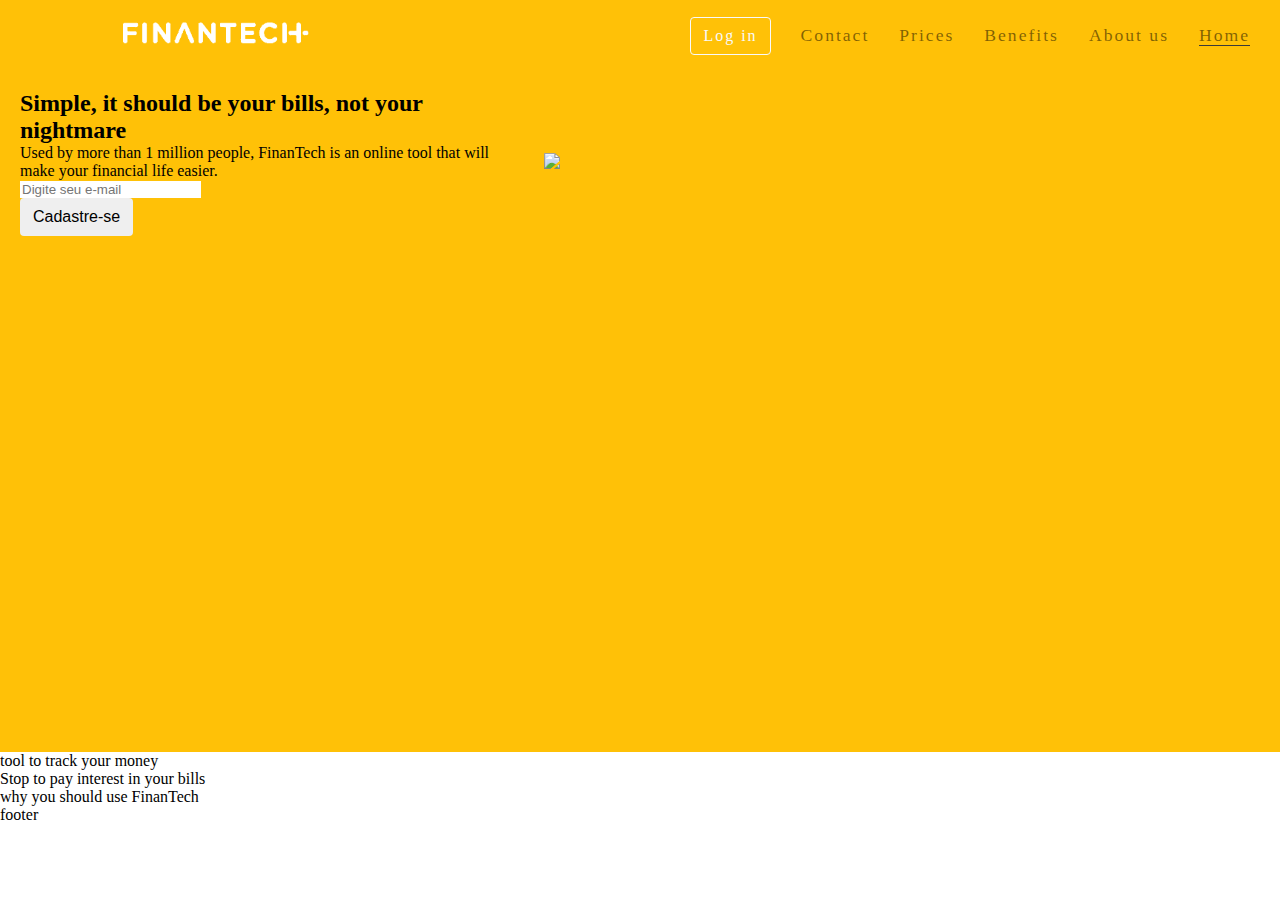
==== index.html @ 789ffa3f "Updated the slogan quote" ====
<!DOCTYPE html>
<html lang="en">

<head>
    <meta charset="UTF-8">
    <meta http-equiv="X-UA-Compatible" content="IE=edge">
    <meta name="viewport" content="width=device-width, initial-scale=1.0">

    <!-- CUSTOMIZE STYLE -->
    <link rel="stylesheet" type="text/css" href="css/style.css">

    <title>FinanTech</title>
</head>

<body>
    <header class="header-bgcolor">
        <div id="nav-access">
            <nav>
                <div>
                    <a href="index.html">
                        <img src="images/finantechwhite.png" id="logo" alt="Logo FinanTech" width="150">
                    </a>
                    <div>
                        <ul id="menu">
                            <li>
                                <a href="#" class="nav-link btn-regular active">Home</a>
                            </li>
                            <li>
                                <a href="#" class="nav-link btn-regular">About us</a>
                            </li>
                            <li>
                                <a href="#" class="nav-link btn-regular">Benefits</a>
                            </li>
                            <li>
                                <a href="#" class="nav-link btn-regular">Prices</a>
                            </li>
                            <li>
                                <a href="#" class="nav-link btn-regular">Contact</a>
                            </li>
                            <li>
                                <a href="#" class="btn btn-outline">Log in</a>
                            </li>
                            <!-- HOW CAN I ORGANIZE THE MENU WITHOUT CHANGING IN ROOT? PENDING -->
                        </ul>
                    </div>
                </div>
            </nav>
        </div>

    </header>

    <section id="home-outer">
        <div id="home-container">
            <div class="column-left">
                <h2 class="home-quote">Simple, it should be your bills, not your nightmare</h2>
                <p>Used by more than 1 million people, FinanTech is an online tool that will make your financial life
                    easier.</p>
                <form class="form-subscribe">
                    <div class="input-both input-both-legacy">
                        <input type="text" placeholder="Digite seu e-mail" class="form-control">
                        <div class="input-both-append">
                            <button type="button" class="btn btn-primary">Cadastre-se</button>
                        </div>
                    </div>
                </form>
            </div>
            <div class="column-right">
                <img src="images/saving-funds.png" class="img-savings">
            </div>

        </div>
    </section>
    <section>
        tool to track your money
    </section>
    <section>
        Stop to pay interest in your bills
    </section>
    <section>
        why you should use FinanTech
    </section>

    <footer>
        footer
    </footer>
</body>

</html>
---- css/style.css ----
* {
    margin: 0;
    border: 0;
    border: none;
}

body {
    font-family: "Segoe UI", Roboto;
    background-color: #fff;
}

/* heading and menu */

.header-bgcolor {
    background-color: #ffc107;
    width: 100%;
    height: 4rem;
}

#logo {
    float: left;
    margin: 18px 40px 0 120px;
    width: 15%;
}

#menu {
    font-size: 110%;
    letter-spacing: 2px;
}

#menu,
#logo {
    line-height: 70px;
}

#menu li {
    float: right;
    list-style-type: none;
    margin-right: 30px;
}

#menu a {
    text-decoration: none;
}

.nav-link {
    color: rgba(0, 0, 0, .5);
}

a.nav-link.btn-regular:hover {
    border-bottom: 1px solid #3a3a3a;
}

.btn {
    display: inline-block;
    border: 1px solid transparent;
    padding: .375rem .75rem;
    font-size: 1rem;
    line-height: 1.5rem;
    border-radius: .25rem;
}

.btn-outline {
    color: #f8f9fa;
    border-color: #f8f9fa;
}

.active {
    border-bottom: 1px solid #3a3a3a;
}

/* home */

#home-outer {
    height: 600px;
    width: 100%;
    position: relative;
}

#home-cover-text,
#home-cover-text h2 {
    color: #fff;
}

#home-outer {
    height: 688px;
    background-color: #ffc107;
}

#home-container {
    width: 100%;
    display: flex;
    align-items: center;
    padding: 20px;
}

.img-savings {
    width: auto;
    height: 662px;
}

.column-left {
    flex-basis: 40%;
    padding-right: 20px;
}

.column-right {
    flex-basis: 60%;
}
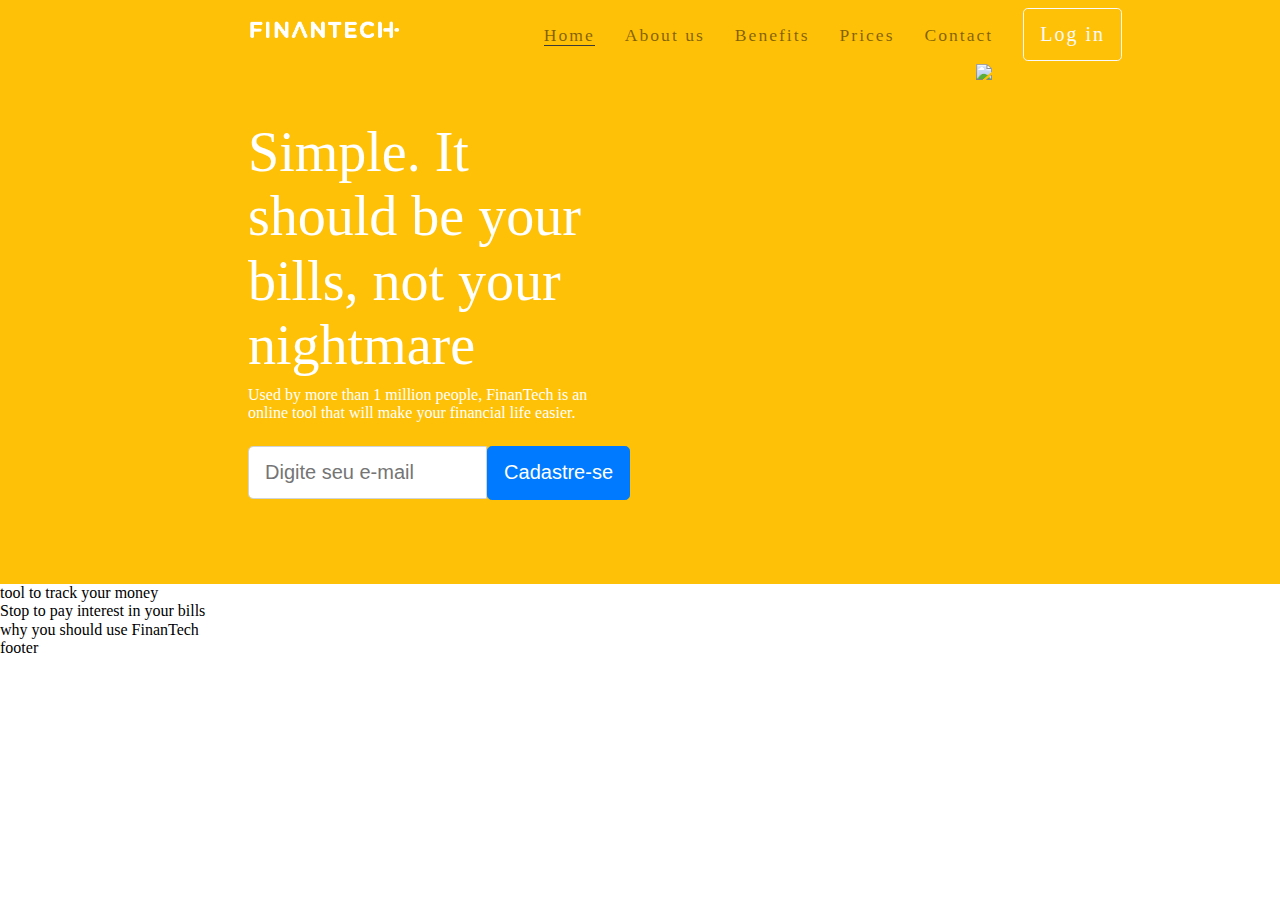
==== commit b643eb49: "Fix align and size issues in the banner, and fixed the reverse issue with the nav" ====
--- a/index.html
+++ b/index.html
@@ -21,7 +21,7 @@
                         <img src="images/finantechwhite.png" id="logo" alt="Logo FinanTech" width="150">
                     </a>
                     <div>
-                        <ul id="menu">
+                        <ul id="menu" class="menu-direction">
                             <li>
                                 <a href="#" class="nav-link btn-regular active">Home</a>
                             </li>
@@ -52,7 +52,7 @@
     <section id="home-outer">
         <div id="home-container">
             <div class="column-left">
-                <h2 class="home-quote">Simple, it should be your bills, not your nightmare</h2>
+                <h2 class="home-quote">Simple. It should be your bills, not your nightmare</h2>
                 <p>Used by more than 1 million people, FinanTech is an online tool that will make your financial life
                     easier.</p>
                 <form class="form-subscribe">
--- a/css/style.css
+++ b/css/style.css
@@ -2,6 +2,10 @@
     margin: 0;
     border: 0;
     border: none;
+}
+
+html {
+    line-height: 1.15;
 }
 
 body {
@@ -34,9 +38,14 @@
 }
 
 #menu li {
-    float: right;
+    float: left;
     list-style-type: none;
     margin-right: 30px;
+}
+
+ul.menu-direction {
+    display: flex;
+    justify-content: flex-end;
 }
 
 #menu a {
@@ -69,12 +78,20 @@
     border-bottom: 1px solid #3a3a3a;
 }
 
+#nav-access,
+#home-container {
+    margin: 0 auto;
+    width: 80%;
+}
+
 /* home */
 
 #home-outer {
-    height: 600px;
     width: 100%;
+    height: 520px;
     position: relative;
+    color: #fff;
+    background-color: #ffc107;
 }
 
 #home-cover-text,
@@ -82,28 +99,90 @@
     color: #fff;
 }
 
-#home-outer {
-    height: 688px;
-    background-color: #ffc107;
-}
-
 #home-container {
-    width: 100%;
     display: flex;
     align-items: center;
-    padding: 20px;
+    justify-content: space-between;
 }
 
 .img-savings {
     width: auto;
-    height: 662px;
+    height: 514px;
+    float: right;
+    margin: 0rem 10rem 0rem 0rem;
 }
 
 .column-left {
-    flex-basis: 40%;
+    flex-basis: 50%;
     padding-right: 20px;
 }
 
 .column-right {
-    flex-basis: 60%;
+    flex-basis: 50%;
+}
+
+.home-quote {
+    font-size: 3.5rem;
+    font-weight: 300;
+    margin-left: 120px;
+    margin-bottom: .5rem;
+}
+
+#home-quote,
+#home-outer p {
+    margin-left: 120px;
+}
+
+.form-subscribe {
+    margin-bottom: 1.4rem;
+    margin-top: 1.5rem;
+    margin-left: 120px;
+}
+
+.input-both {
+    position: relative;
+    display: flex;
+    flex-wrap: wrap;
+    align-items: stretch;
+    width: 100%;
+}
+
+.form-control {
+    display: block;
+    font-weight: 400;
+    color: #495057;
+    background-color: #fff;
+    background-clip: padding-box;
+    border: 1px solid #ced4da;
+    transition: border-color .15s ease-in-out, box-shadow .15s ease-in-out;
+}
+
+.input-both>.form-control:not(:last-child) {
+    border-top-right-radius: 0;
+    border-bottom-right-radius: 0;
+}
+
+.input-both-legacy .form-control {
+    height: calc(1.5em + .3rem);
+}
+
+.input-both-legacy .form-control,
+.btn {
+    padding: .5rem 1rem;
+    font-size: 1.25rem;
+    line-height: 1.76;
+    border-radius: .3rem;
+}
+
+.input-both .form-control {
+    position: relative;
+    flex: 1 1 auto;
+    width: 1%;
+    margin-bottom: 0;
+}
+
+.btn-primary {
+    color: #fff;
+    background-color: #007bff;
+    border-color: #007bff;
 }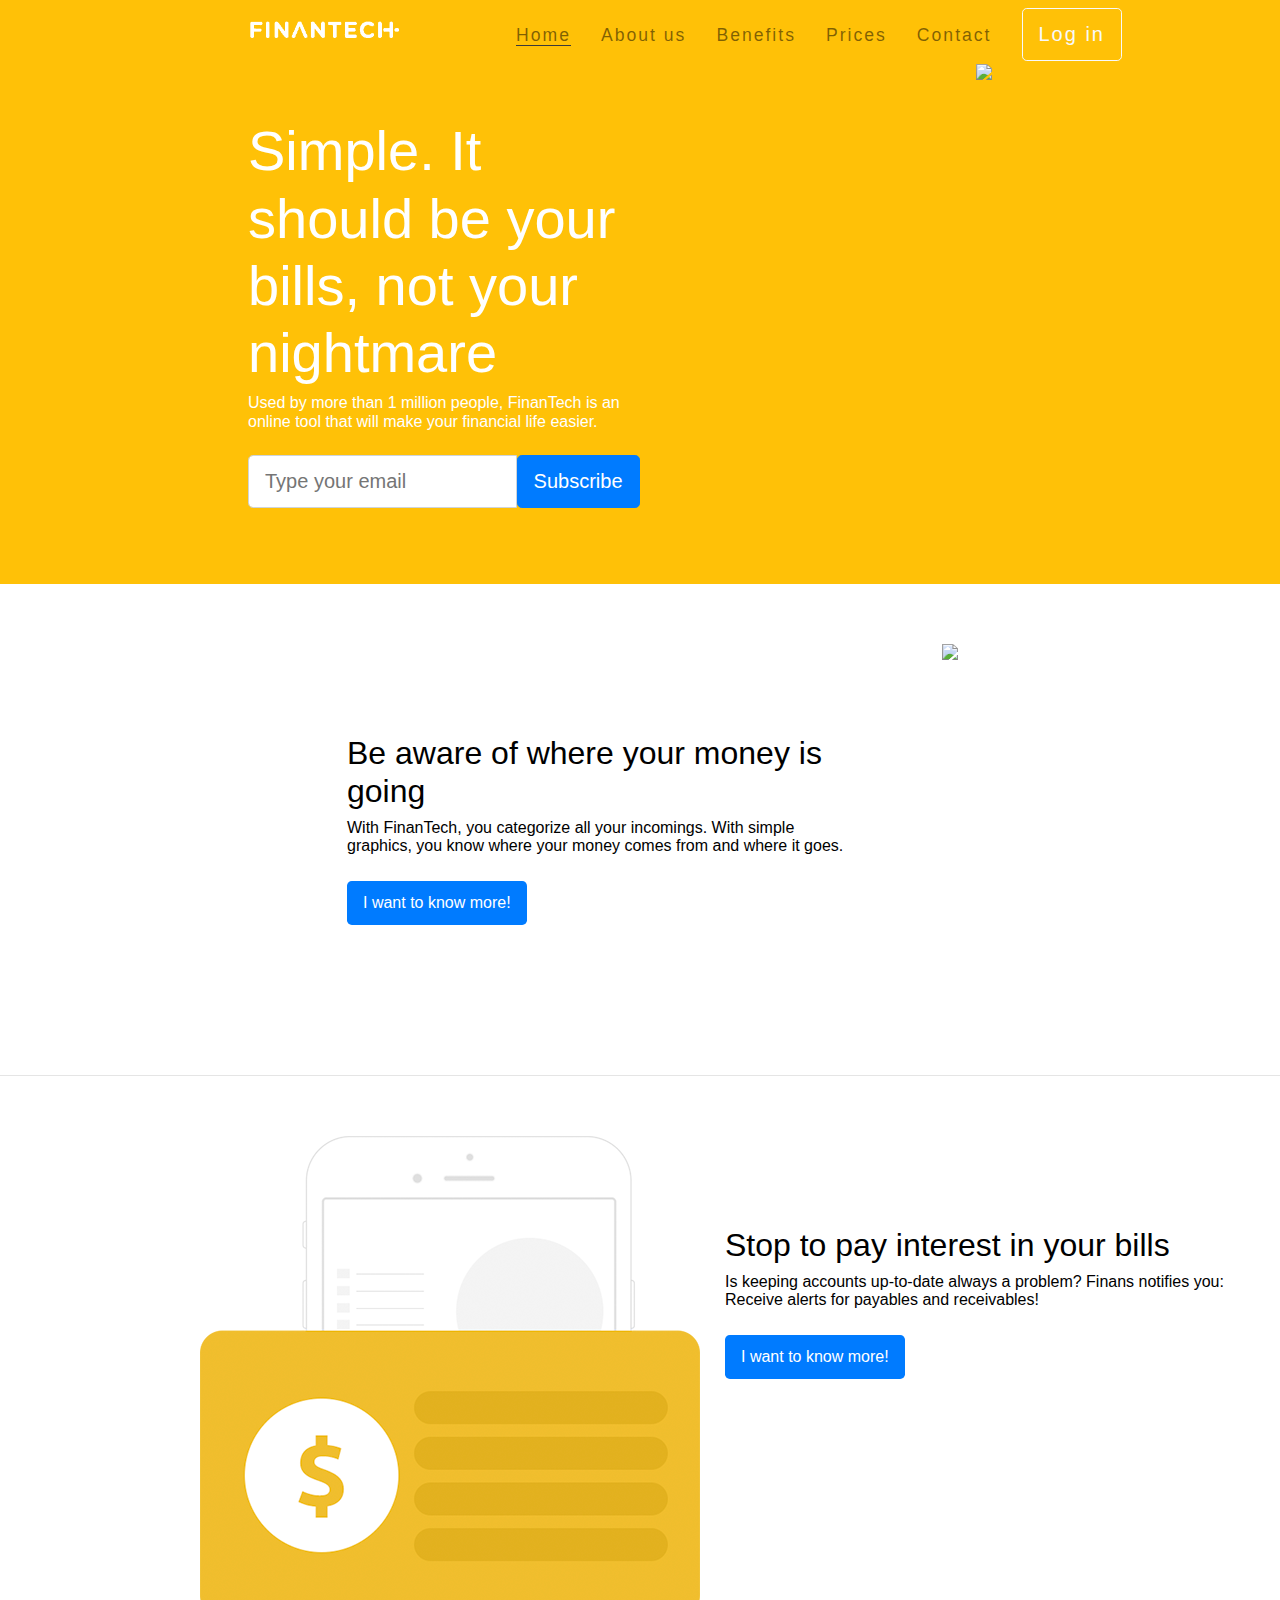
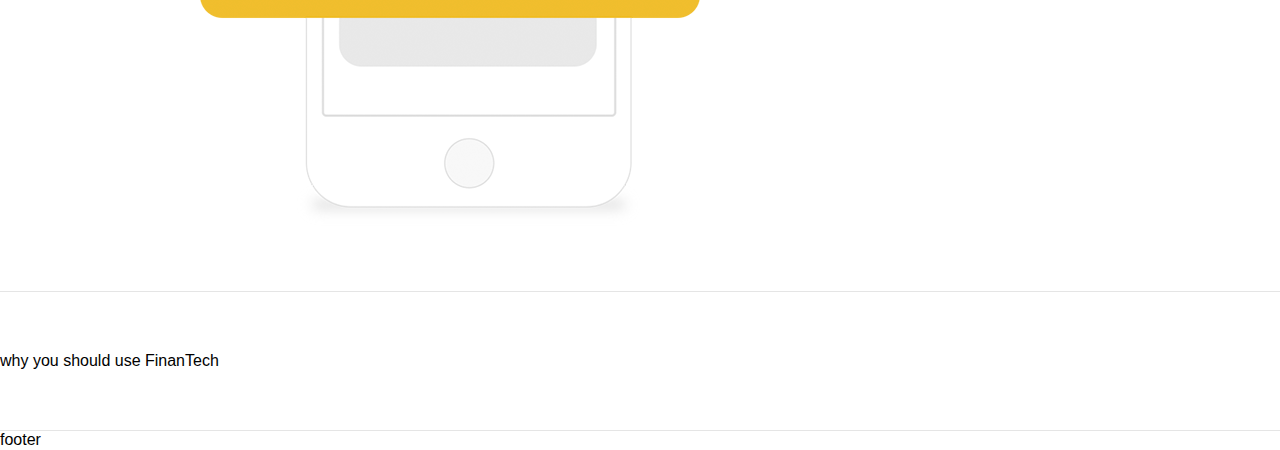
==== commit 4d6cb84c: "Add third section with image, text and button." ====
--- a/index.html
+++ b/index.html
@@ -40,7 +40,6 @@
                             <li>
                                 <a href="#" class="btn btn-outline">Log in</a>
                             </li>
-                            <!-- HOW CAN I ORGANIZE THE MENU WITHOUT CHANGING IN ROOT? PENDING -->
                         </ul>
                     </div>
                 </div>
@@ -50,16 +49,17 @@
     </header>
 
     <section id="home-outer">
-        <div id="home-container">
+        <div class="container home-container">
             <div class="column-left">
                 <h2 class="home-quote">Simple. It should be your bills, not your nightmare</h2>
                 <p>Used by more than 1 million people, FinanTech is an online tool that will make your financial life
                     easier.</p>
                 <form class="form-subscribe">
                     <div class="input-both input-both-legacy">
-                        <input type="text" placeholder="Digite seu e-mail" class="form-control">
+                        <input type="text" placeholder="Type your email" class="form-control">
                         <div class="input-both-append">
-                            <button type="button" class="btn btn-primary">Cadastre-se</button>
+                            <a href="#" target="_blank"><button type="button"
+                                    class="btn btn-subscribe">Subscribe</button></a>
                         </div>
                     </div>
                 </form>
@@ -70,13 +70,46 @@
 
         </div>
     </section>
-    <section>
-        tool to track your money
+    <section class="box">
+        <div class="container box-space">
+            <div class="line">
+                <div class="column-half">
+                    <div class="box-content">
+                        <h2 class="box-text">Be aware of where your money is going</h2>
+                        <p>With FinanTech, you categorize all your incomings.
+                            With simple graphics, you know where your money comes from and where it goes.
+                        </p>
+                        <a href="#" target="_self">
+                            <button type="button" class="btn-more">I want to know more!</button>
+                        </a>
+                    </div>
+                </div>
+            </div>
+            <div class="column-half">
+                <img src="images/web-template-grapichs-preview.png" class="img-graphic">
+            </div>
+        </div>
     </section>
-    <section>
-        Stop to pay interest in your bills
+    <section class="box">
+        <div class="container box-space">
+            <div class="column-half">
+                <img src="images/web-app-card-money.png" class="img-graphic">
+            </div>
+            <div class="line">
+                <div class="column-half">
+                    <div class="box-content">
+                        <h2 class="box-text">Stop to pay interest in your bills</h2>
+                        <p>Is keeping accounts up-to-date always a problem? Finans notifies you: Receive alerts for payables and receivables!
+                        </p>
+                        <a href="#" target="_self">
+                            <button type="button" class="btn-more">I want to know more!</button>
+                        </a>
+                    </div>
+                </div>
+            </div>
+        </div>
     </section>
-    <section>
+    <section class="box">
         why you should use FinanTech
     </section>
 
--- a/css/style.css
+++ b/css/style.css
@@ -9,8 +9,32 @@
 }
 
 body {
-    font-family: "Segoe UI", Roboto;
+    font-family: "Segoe UI", "Noto Sans", sans-serif;
     background-color: #fff;
+}
+
+.container {
+    padding-right: 15px;
+    padding-left: 15px;
+    margin-right: auto;
+    margin-left: auto;
+}
+
+section {
+    display: block;
+}
+
+h2 {
+    font-size: 2rem;
+}
+
+h1,
+h2,
+h3 {
+    margin-top: 0;
+    margin-bottom: .5rem;
+    font-weight: 500;
+    line-height: 1.2;
 }
 
 /* heading and menu */
@@ -79,7 +103,7 @@
 }
 
 #nav-access,
-#home-container {
+.home-container {
     margin: 0 auto;
     width: 80%;
 }
@@ -99,7 +123,7 @@
     color: #fff;
 }
 
-#home-container {
+.home-container {
     display: flex;
     align-items: center;
     justify-content: space-between;
@@ -107,7 +131,7 @@
 
 .img-savings {
     width: auto;
-    height: 514px;
+    height: 520px;
     float: right;
     margin: 0rem 10rem 0rem 0rem;
 }
@@ -137,6 +161,7 @@
     margin-bottom: 1.4rem;
     margin-top: 1.5rem;
     margin-left: 120px;
+    width: 78%;
 }
 
 .input-both {
@@ -154,7 +179,6 @@
     background-color: #fff;
     background-clip: padding-box;
     border: 1px solid #ced4da;
-    transition: border-color .15s ease-in-out, box-shadow .15s ease-in-out;
 }
 
 .input-both>.form-control:not(:last-child) {
@@ -181,8 +205,49 @@
     margin-bottom: 0;
 }
 
-.btn-primary {
+.btn-subscribe {
     color: #fff;
     background-color: #007bff;
     border-color: #007bff;
+    cursor: pointer;
+}
+
+/* BOX Sections */
+
+.box-space {
+    display: flex;
+    justify-content: center;
+}
+
+.box {
+    padding: 60px 0;
+    border-bottom: 1px solid #e5e5e5;
+}
+
+.line {
+    display: flex;
+}
+
+.img-graphic {
+    max-width: 600px;
+    height: auto;
+    margin-left: 120px;
+}
+
+.box-content {
+    width: 500px;
+    padding: 18% 5%;
+}
+
+.btn-more {
+    color: #fff;
+    background-color: #007bff;
+    border-color: #007bff;
+    cursor: pointer;
+    padding: .5rem 1rem;
+    font-size: 1rem;
+    line-height: 1.8rem;
+    border-radius: .3rem;
+    display: inline-block;
+    margin-top: 25px;
 }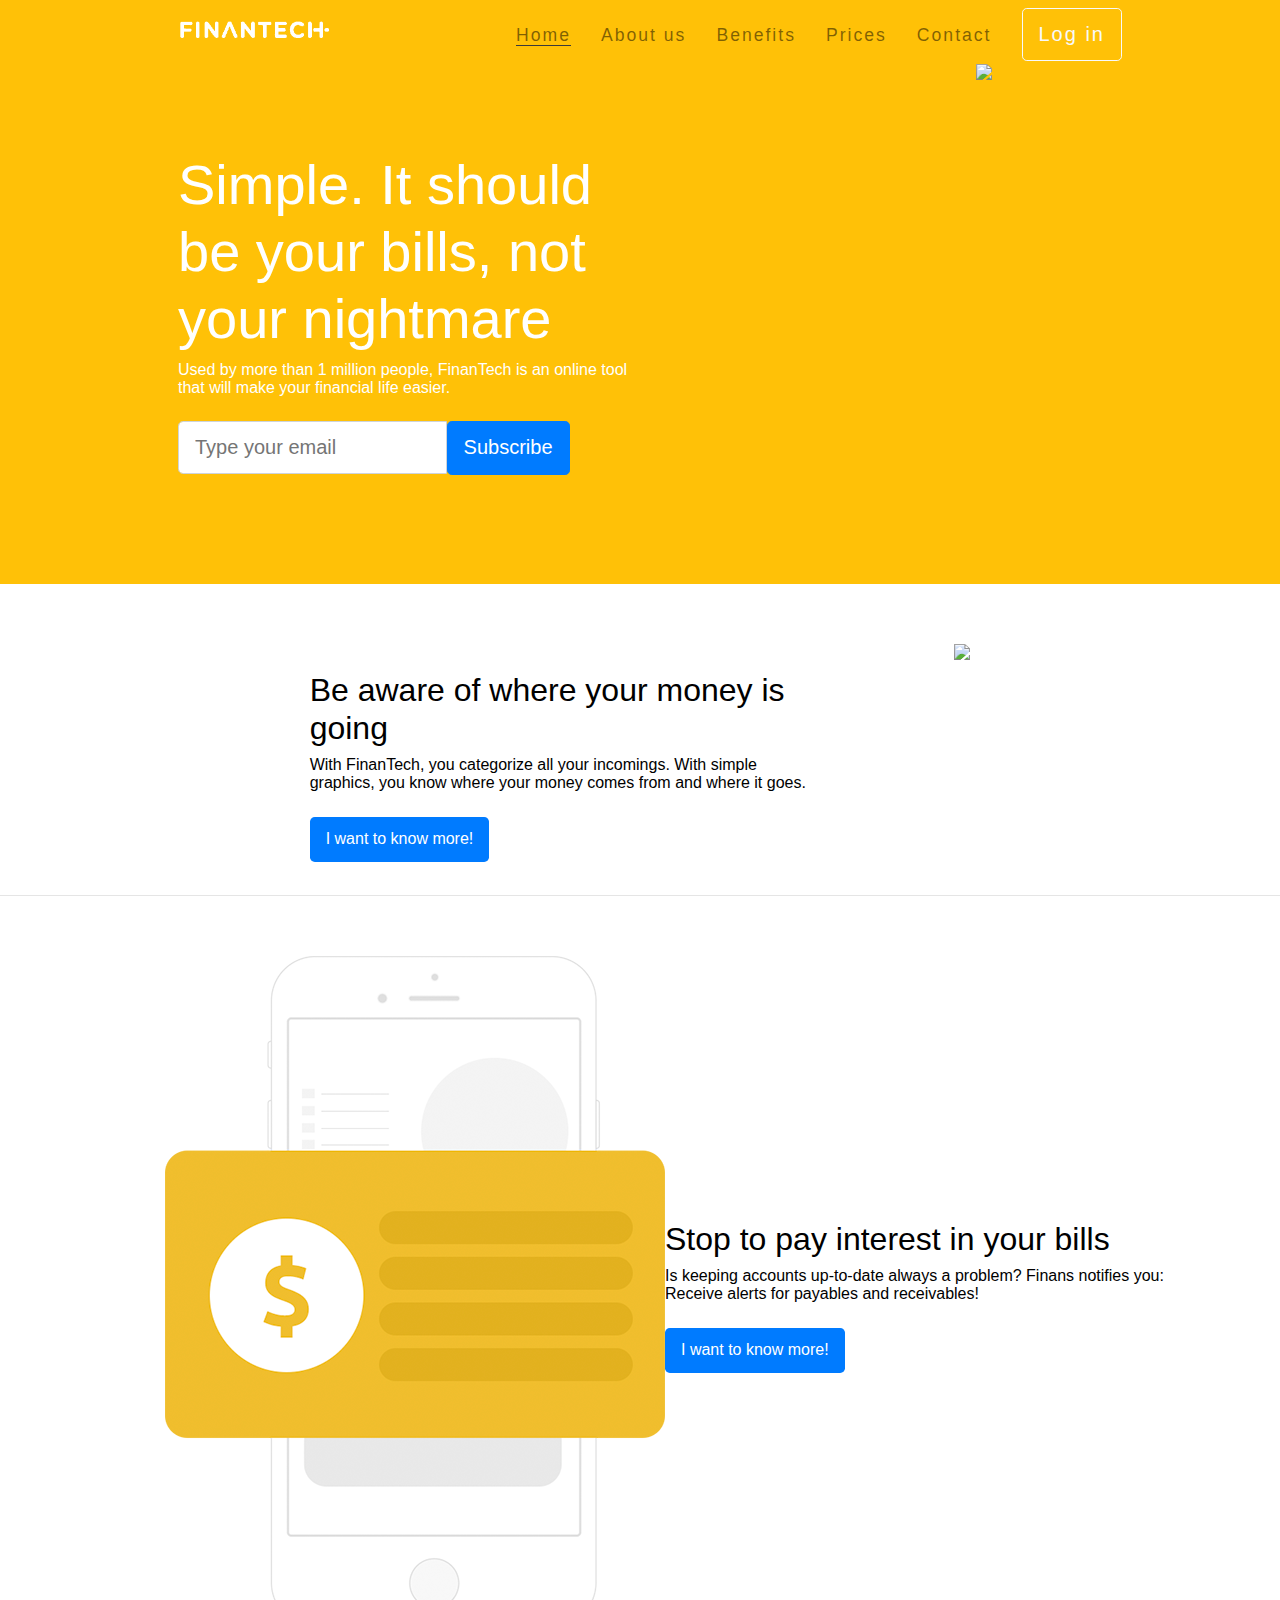
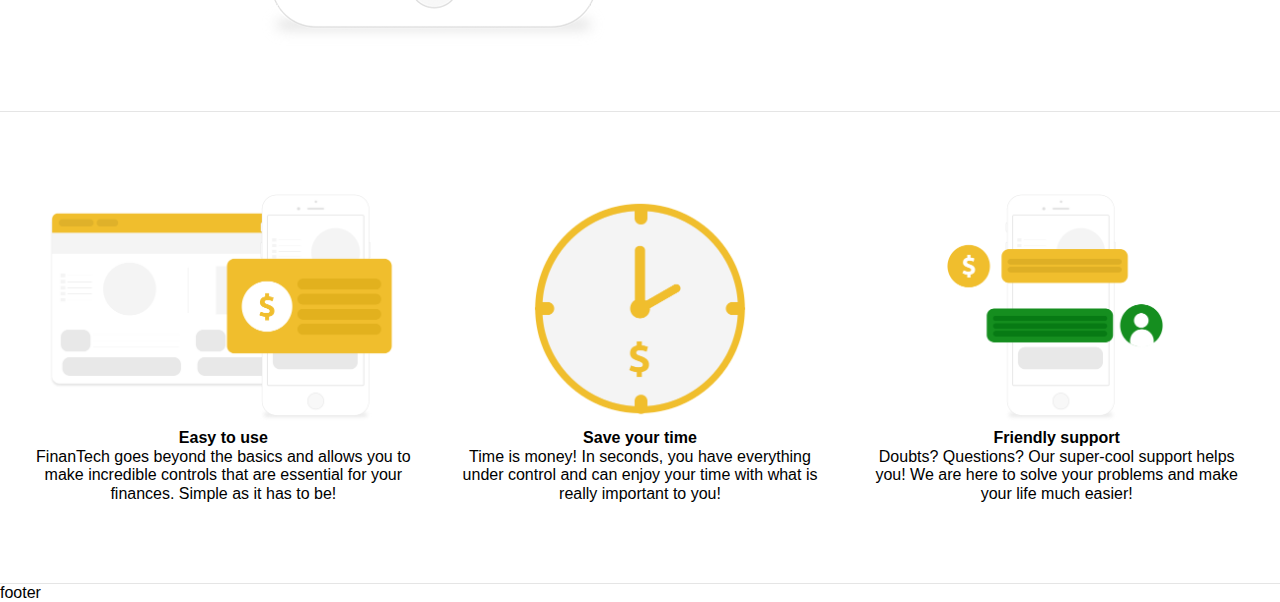
==== commit 35165e57: "Add the last two sections in the index.html, fixed margins, image sizes, class names, add new images" ====
--- a/index.html
+++ b/index.html
@@ -74,7 +74,7 @@
         <div class="container box-space">
             <div class="line">
                 <div class="column-half">
-                    <div class="box-content">
+                    <div class="box-content grapchic-section">
                         <h2 class="box-text">Be aware of where your money is going</h2>
                         <p>With FinanTech, you categorize all your incomings.
                             With simple graphics, you know where your money comes from and where it goes.
@@ -93,13 +93,14 @@
     <section class="box">
         <div class="container box-space">
             <div class="column-half">
-                <img src="images/web-app-card-money.png" class="img-graphic">
+                <img src="images/web-app-card-money.png" class="img-card">
             </div>
             <div class="line">
                 <div class="column-half">
-                    <div class="box-content">
+                    <div class="box-content card-section">
                         <h2 class="box-text">Stop to pay interest in your bills</h2>
-                        <p>Is keeping accounts up-to-date always a problem? Finans notifies you: Receive alerts for payables and receivables!
+                        <p>Is keeping accounts up-to-date always a problem? Finans notifies you: Receive alerts for
+                            payables and receivables!
                         </p>
                         <a href="#" target="_self">
                             <button type="button" class="btn-more">I want to know more!</button>
@@ -110,7 +111,35 @@
         </div>
     </section>
     <section class="box">
-        why you should use FinanTech
+        <div class="container">
+            <div class="line">
+                <div class="feature-col">
+                    <img src="images/card-dashboard.png" class="img-support-feature">
+                    <h4>Easy to use</h4>
+                    <p>
+                        FinanTech goes beyond the basics and allows you to make incredible controls that are essential
+                        for your finances. Simple as it has to be!
+                    </p>
+                </div>
+                <div class="feature-col">
+                    <img src="images/clock-money.png" class="img-support-feature">
+                    <h4>Save your time</h4>
+                    <p>
+                        Time is money! In seconds, you have everything under control and can enjoy your time with what
+                        is really important to you!
+                    </p>
+                </div>
+                <div class="feature-col">
+                    <img src="images/app-message-support.png" class="img-support-feature">
+                    <h4>Friendly support</h4>
+                    <p>
+                        Doubts? Questions? Our super-cool support helps you! We are here to solve your problems and make
+                        your life much easier!
+                    </p>
+                </div>
+
+            </div>
+        </div>
     </section>
 
     <footer>
--- a/css/style.css
+++ b/css/style.css
@@ -47,7 +47,7 @@
 
 #logo {
     float: left;
-    margin: 18px 40px 0 120px;
+    margin: 18px 40px 0 50px;
     width: 15%;
 }
 
@@ -148,19 +148,19 @@
 .home-quote {
     font-size: 3.5rem;
     font-weight: 300;
-    margin-left: 120px;
+    margin-left: 50px;
     margin-bottom: .5rem;
 }
 
 #home-quote,
 #home-outer p {
-    margin-left: 120px;
+    margin-left: 50px;
 }
 
 .form-subscribe {
     margin-bottom: 1.4rem;
     margin-top: 1.5rem;
-    margin-left: 120px;
+    margin-left: 50px;
     width: 78%;
 }
 
@@ -216,27 +216,38 @@
 
 .box-space {
     display: flex;
-    justify-content: center;
+    justify-content: space-evenly;
+    margin: 0 150px;
 }
 
 .box {
     padding: 60px 0;
+
     border-bottom: 1px solid #e5e5e5;
 }
 
 .line {
     display: flex;
+    justify-content: center;
 }
 
 .img-graphic {
-    max-width: 600px;
+    max-width: 500px;
     height: auto;
-    margin-left: 120px;
 }
 
 .box-content {
     width: 500px;
-    padding: 18% 5%;
+}
+
+.grapchic-section {
+    position: relative;
+    top: 14%;
+}
+
+.card-section {
+    position: relative;
+    top: 38%;
 }
 
 .btn-more {
@@ -250,4 +261,24 @@
     border-radius: .3rem;
     display: inline-block;
     margin-top: 25px;
+}
+
+.img-card {
+    max-width: 600px;
+    height: auto;
+}
+
+/* SECTION SUPPORT FEATURE */
+
+.feature-col {
+    max-width: 33.333333%;
+    width: 440px;
+    text-align: center;
+    margin: 20px;
+
+}
+
+.img-support-feature {
+    max-width: 370px;
+    height: auto;
 }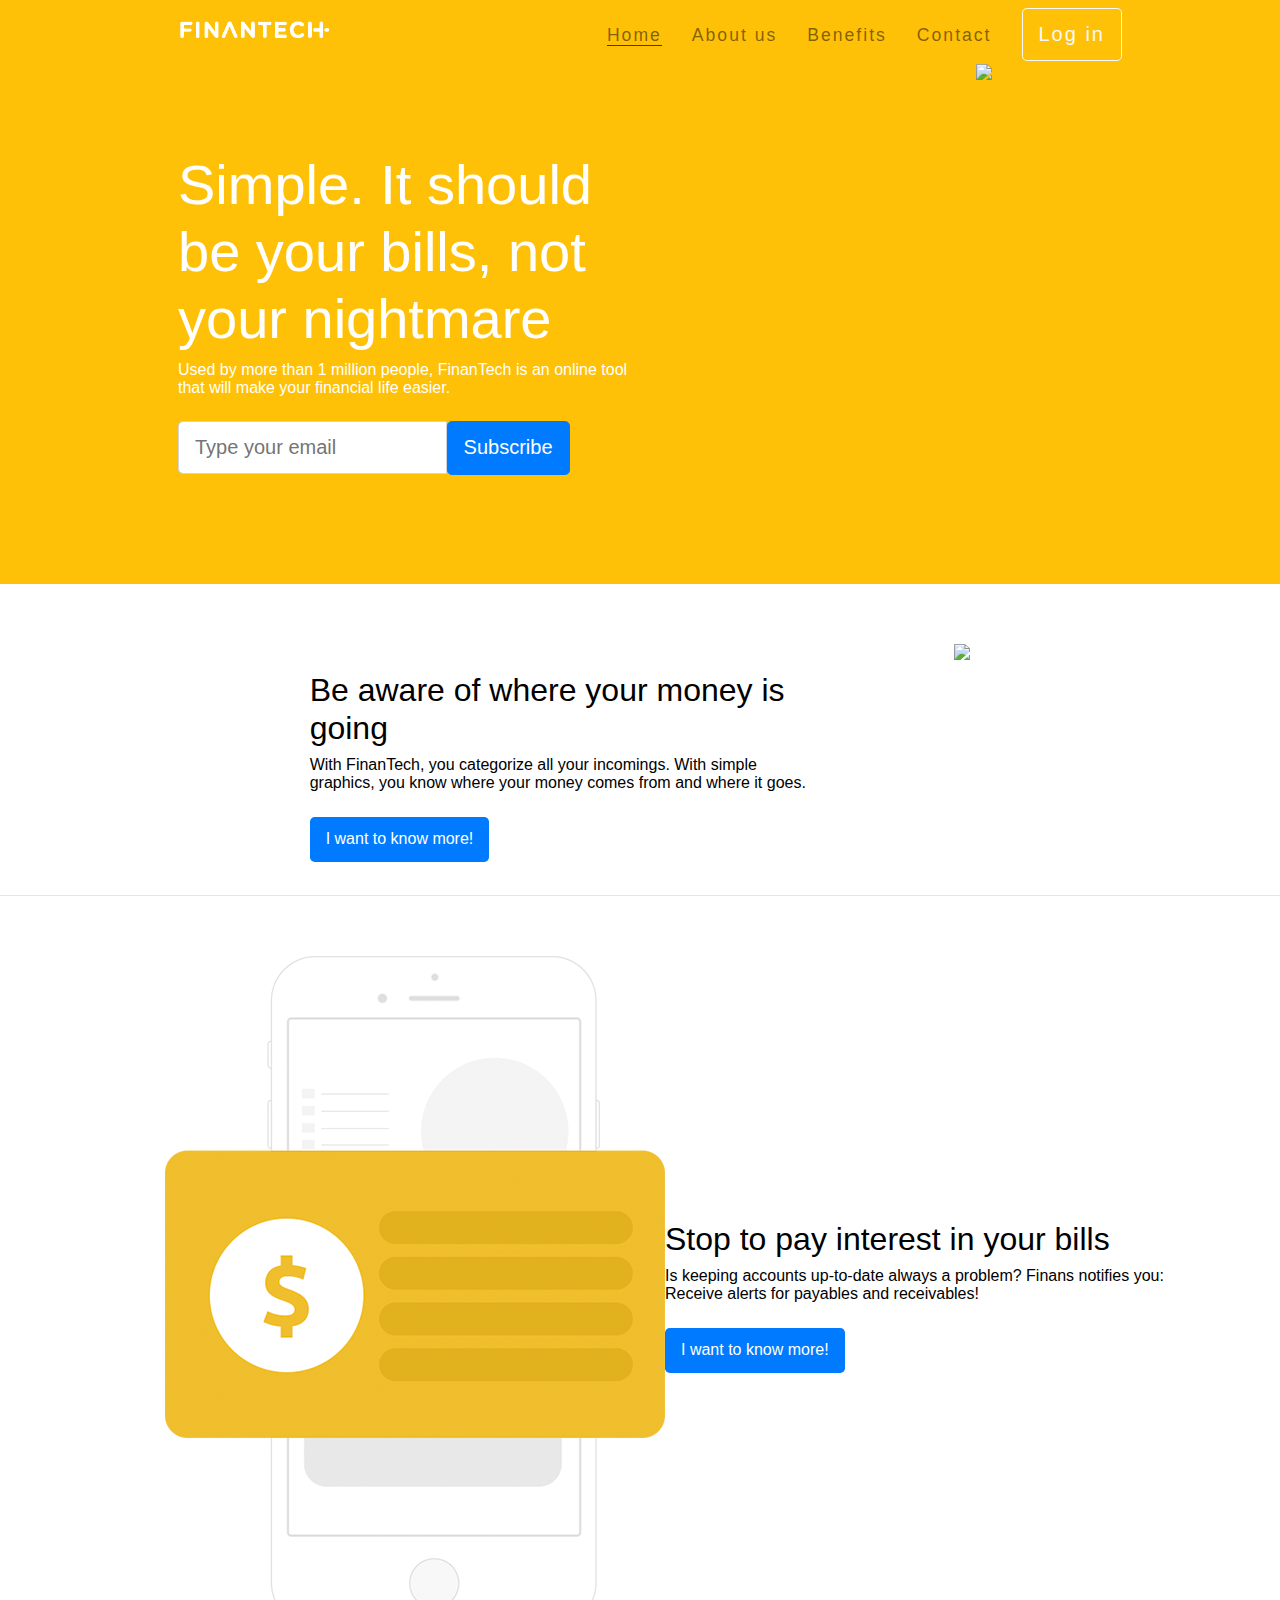
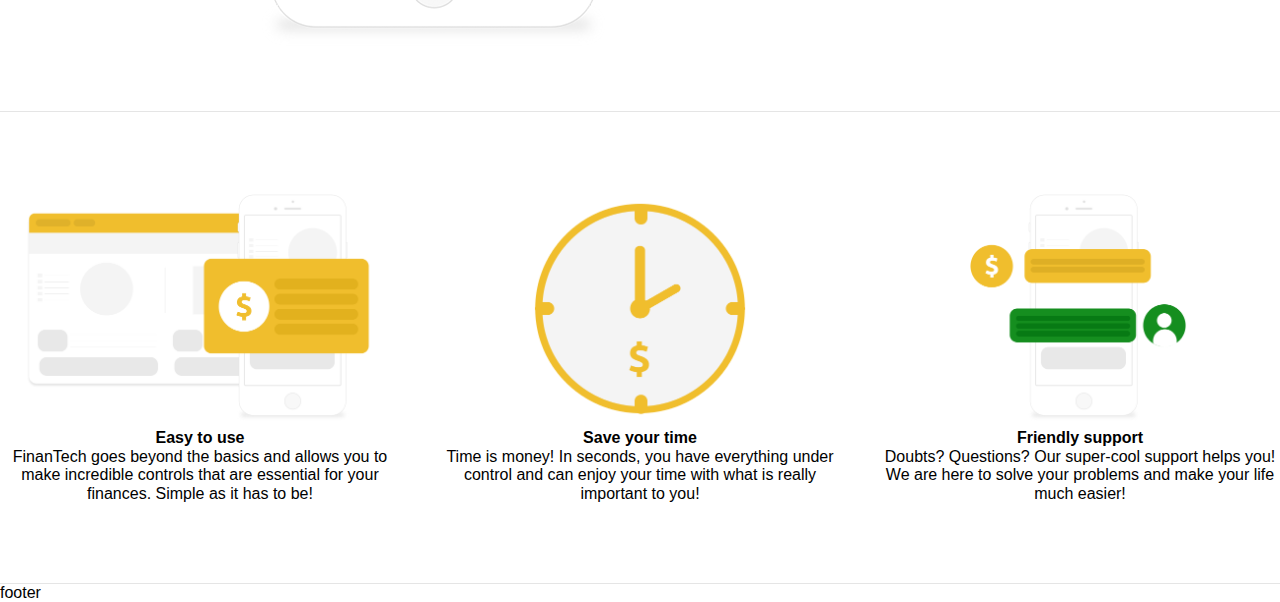
==== commit 1da46036: "Add secondary links to nav, and add a simple inline JS code to do not allow access to log in as it i" ====
--- a/index.html
+++ b/index.html
@@ -13,6 +13,8 @@
 </head>
 
 <body>
+
+    <!-- Header of the website -->
     <header class="header-bgcolor">
         <div id="nav-access">
             <nav>
@@ -23,22 +25,19 @@
                     <div>
                         <ul id="menu" class="menu-direction">
                             <li>
-                                <a href="#" class="nav-link btn-regular active">Home</a>
+                                <a href="index.html" class="nav-link btn-regular active">Home</a>
                             </li>
                             <li>
-                                <a href="#" class="nav-link btn-regular">About us</a>
+                                <a href="about-us.html" class="nav-link btn-regular">About us</a>
                             </li>
                             <li>
-                                <a href="#" class="nav-link btn-regular">Benefits</a>
+                                <a href="benefits.html" class="nav-link btn-regular">Benefits</a>
                             </li>
                             <li>
-                                <a href="#" class="nav-link btn-regular">Prices</a>
+                                <a href="contact.html" class="nav-link btn-regular">Contact</a>
                             </li>
                             <li>
-                                <a href="#" class="nav-link btn-regular">Contact</a>
-                            </li>
-                            <li>
-                                <a href="#" class="btn btn-outline">Log in</a>
+                                <a href="#" onclick="function noaccess(){alert('Oh no! :( You do not have access to the user dashboard!')};noaccess()" class="btn btn-outline">Log in</a>
                             </li>
                         </ul>
                     </div>
@@ -48,6 +47,7 @@
 
     </header>
 
+    <!-- first section - Banner highlighted -->
     <section id="home-outer">
         <div class="container home-container">
             <div class="column-left">
@@ -58,19 +58,22 @@
                     <div class="input-both input-both-legacy">
                         <input type="text" placeholder="Type your email" class="form-control">
                         <div class="input-both-append">
-                            <a href="#" target="_blank"><button type="button"
-                                    class="btn btn-subscribe">Subscribe</button></a>
+                            <a href="#" target="_blank">
+                                <button type="button" class="btn btn-subscribe">Subscribe</button>
+                            </a>
                         </div>
                     </div>
                 </form>
             </div>
+
             <div class="column-right">
                 <img src="images/saving-funds.png" class="img-savings">
             </div>
-
         </div>
     </section>
-    <section class="box">
+
+    <!-- first section -->
+    <section id="box">
         <div class="container box-space">
             <div class="line">
                 <div class="column-half">
@@ -85,12 +88,15 @@
                     </div>
                 </div>
             </div>
+
             <div class="column-half">
                 <img src="images/web-template-grapichs-preview.png" class="img-graphic">
             </div>
         </div>
+
+    <!-- second section -->
     </section>
-    <section class="box">
+    <section id="box">
         <div class="container box-space">
             <div class="column-half">
                 <img src="images/web-app-card-money.png" class="img-card">
@@ -110,7 +116,9 @@
             </div>
         </div>
     </section>
-    <section class="box">
+    
+    <!-- third section - features -->
+    <section id="box">
         <div class="container">
             <div class="line">
                 <div class="feature-col">
@@ -121,6 +129,7 @@
                         for your finances. Simple as it has to be!
                     </p>
                 </div>
+
                 <div class="feature-col">
                     <img src="images/clock-money.png" class="img-support-feature">
                     <h4>Save your time</h4>
@@ -129,6 +138,7 @@
                         is really important to you!
                     </p>
                 </div>
+
                 <div class="feature-col">
                     <img src="images/app-message-support.png" class="img-support-feature">
                     <h4>Friendly support</h4>
@@ -137,14 +147,13 @@
                         your life much easier!
                     </p>
                 </div>
-
             </div>
         </div>
     </section>
 
+    <!-- footer -->
     <footer>
         footer
     </footer>
 </body>
-
 </html>--- a/css/style.css
+++ b/css/style.css
@@ -213,6 +213,10 @@
 }
 
 /* BOX Sections */
+#box {
+    padding: 60px 0;
+    border-bottom: 1px solid #e5e5e5;
+}
 
 .box-space {
     display: flex;
@@ -220,10 +224,8 @@
     margin: 0 150px;
 }
 
-.box {
-    padding: 60px 0;
-
-    border-bottom: 1px solid #e5e5e5;
+.box-content {
+    width: 500px;
 }
 
 .line {
@@ -234,10 +236,6 @@
 .img-graphic {
     max-width: 500px;
     height: auto;
-}
-
-.box-content {
-    width: 500px;
 }
 
 .grapchic-section {
@@ -275,7 +273,10 @@
     width: 440px;
     text-align: center;
     margin: 20px;
-
+}
+
+.feature-col p {
+    width: 400px;
 }
 
 .img-support-feature {
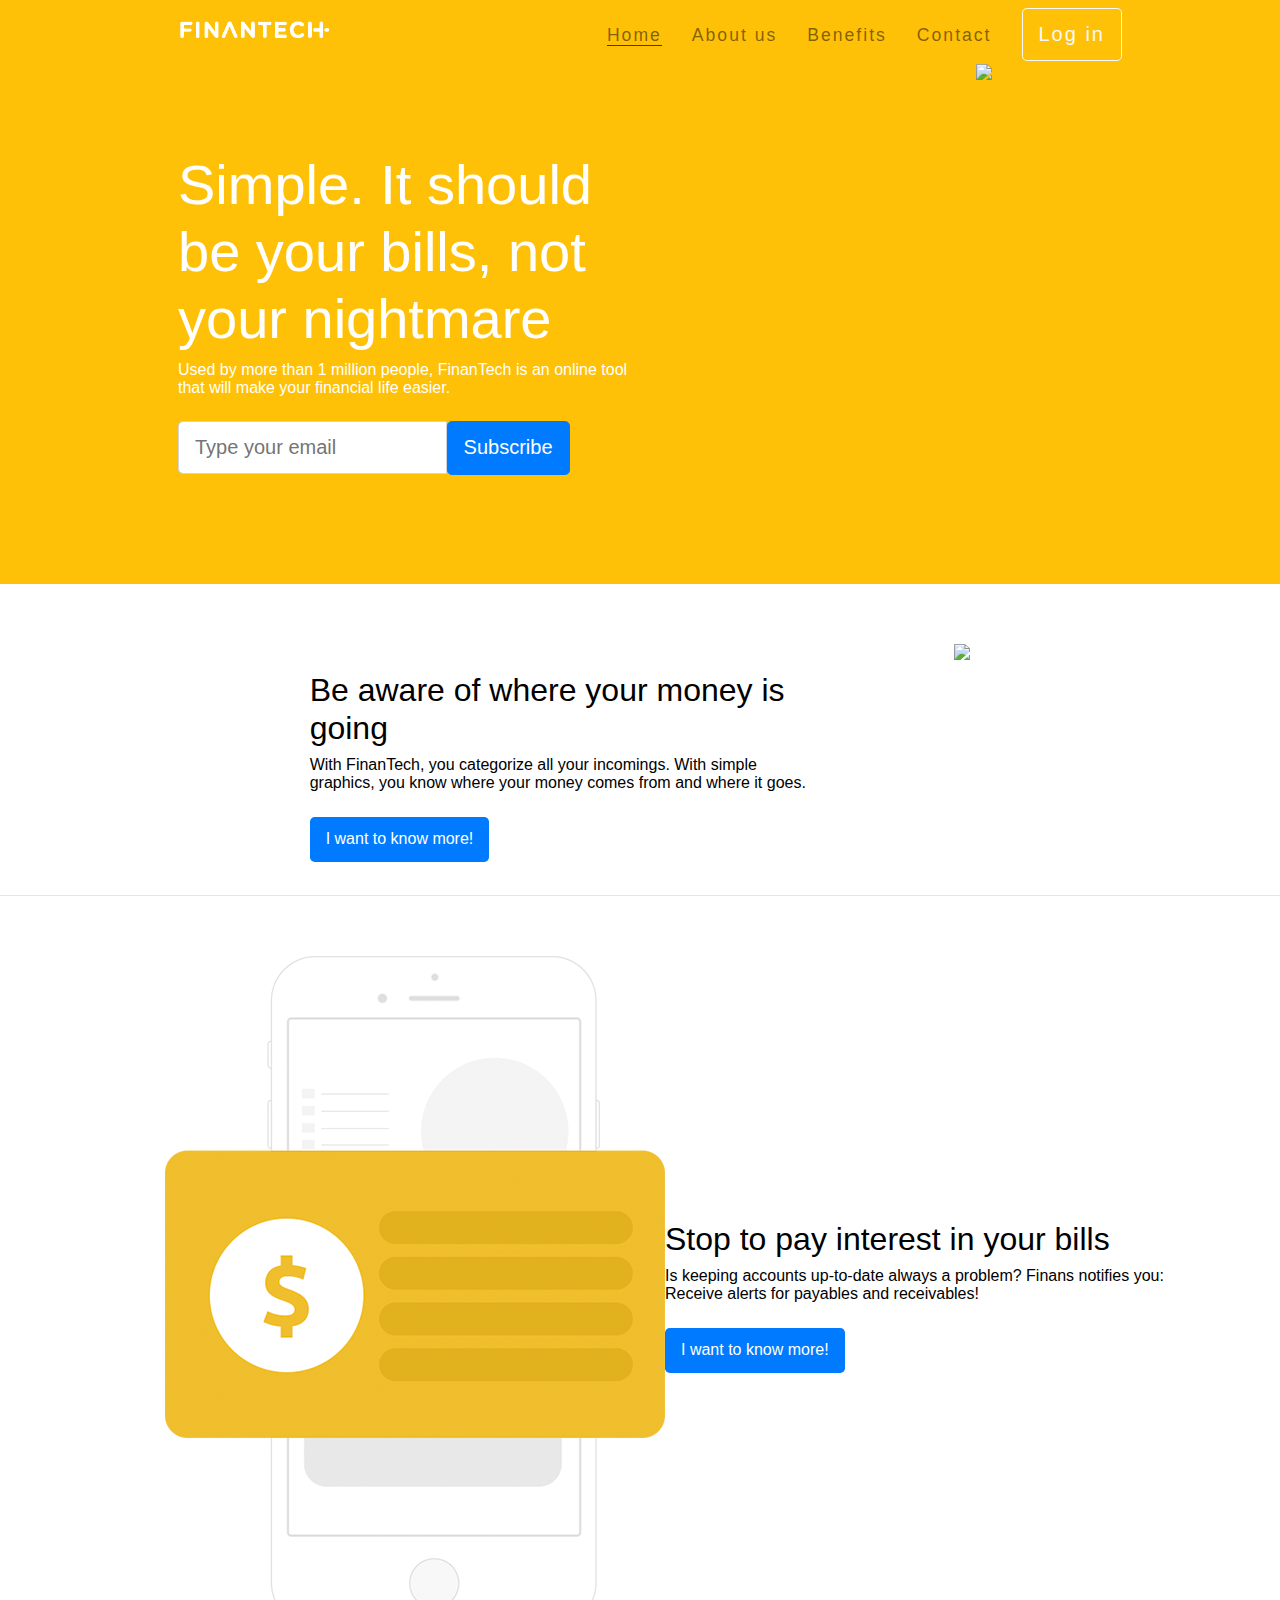
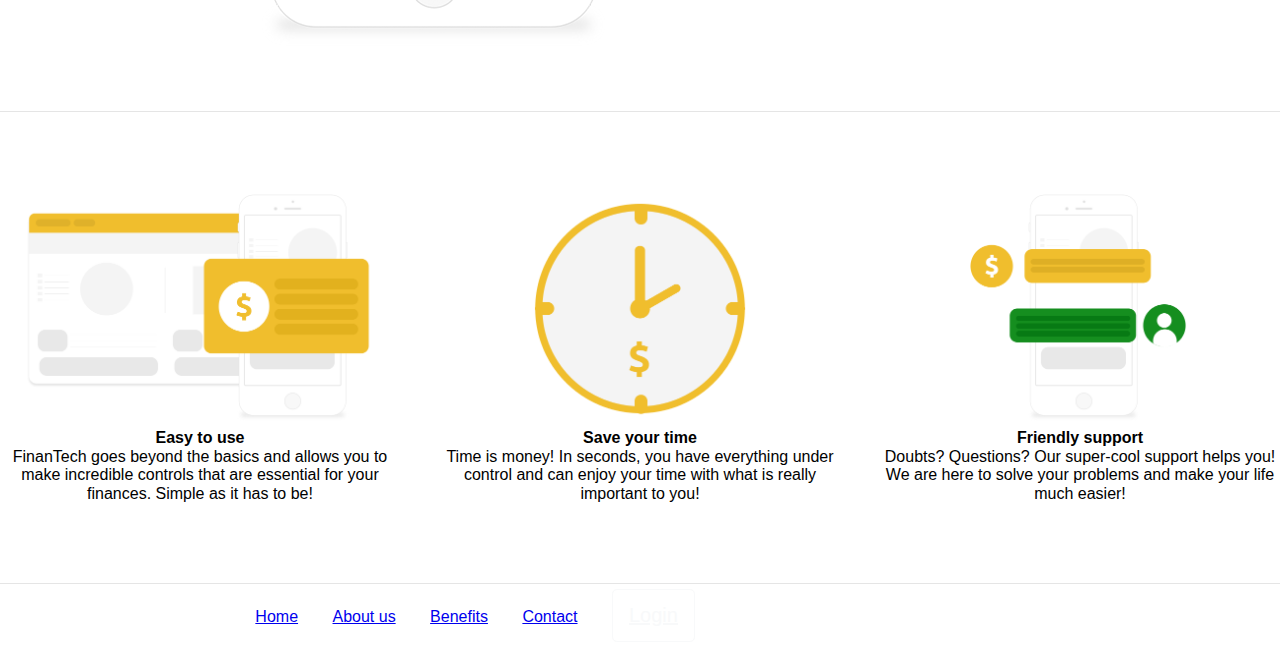
==== commit 7a4efbea: "Add footer structure, icons, links, alignments and spaces" ====
--- a/index.html
+++ b/index.html
@@ -37,7 +37,9 @@
                                 <a href="contact.html" class="nav-link btn-regular">Contact</a>
                             </li>
                             <li>
-                                <a href="#" onclick="function noaccess(){alert('Oh no! :( You do not have access to the user dashboard!')};noaccess()" class="btn btn-outline">Log in</a>
+                                <a href="#"
+                                    onclick="function noaccess(){alert('Oh no! :( You do not have access to the user dashboard!')};noaccess()"
+                                    class="btn btn-outline">Log in</a>
                             </li>
                         </ul>
                     </div>
@@ -94,7 +96,7 @@
             </div>
         </div>
 
-    <!-- second section -->
+        <!-- second section -->
     </section>
     <section id="box">
         <div class="container box-space">
@@ -116,7 +118,7 @@
             </div>
         </div>
     </section>
-    
+
     <!-- third section - features -->
     <section id="box">
         <div class="container">
@@ -151,9 +153,47 @@
         </div>
     </section>
 
-    <!-- footer -->
-    <footer>
-        footer
+    <!-- FOOTER START HERE -->
+    <footer class="home-outer">
+        <div class="container">
+            <div class="line footer-links">
+                <div class="footer-nav">
+                    <p>
+                        <a href="index.html">Home</a>
+                        <a href="about-us.html">About us</a>
+                        <a href="benefits.html">Benefits</a>
+                        <a href="contact.html">Contact</a>
+                        <a href="#"
+                            onclick="function noaccess(){alert('Oh no! :( You do not have access to the user dashboard!')};noaccess()"
+                            class="btn btn-outline">Login</a>
+                    </p>
+                </div>
+
+                <div>
+
+                    <a href="http://facebook.com" class="btn">
+                        <i class="fab fa-facebook fa-lg"></i>
+                    </a>
+
+                    <a href="http://twitter.com" class="btn">
+                        <i class="fab fa-twitter fa-lg"></i>
+                    </a>
+
+                    <a href="http://instagram.com" class="btn">
+                        <i class="fab fa-instagram fa-lg"></i>
+                    </a>
+
+                    <a href="http://youtube.com" class="btn">
+                        <i class="fab fa-youtube fa-lg"></i>
+                    </a>
+
+                </div>
+            </div>
+        </div>
     </footer>
+
+    <!-- Scripts - JavaScript-->
+    <script src="https://kit.fontawesome.com/309dad62dc.js" crossorigin="anonymous"></script>
 </body>
+
 </html>--- a/css/style.css
+++ b/css/style.css
@@ -282,4 +282,22 @@
 .img-support-feature {
     max-width: 370px;
     height: auto;
+}
+
+/* FOOTER */
+
+footer p a {
+    margin: 5px 15px;
+}
+
+.footer-links {
+    position: relative;
+    width: 100%;
+    padding-right: 15px;
+    padding-left: 15px;
+    justify-content: space-evenly;
+}
+
+.footer-nav {
+    margin: auto 0;
 }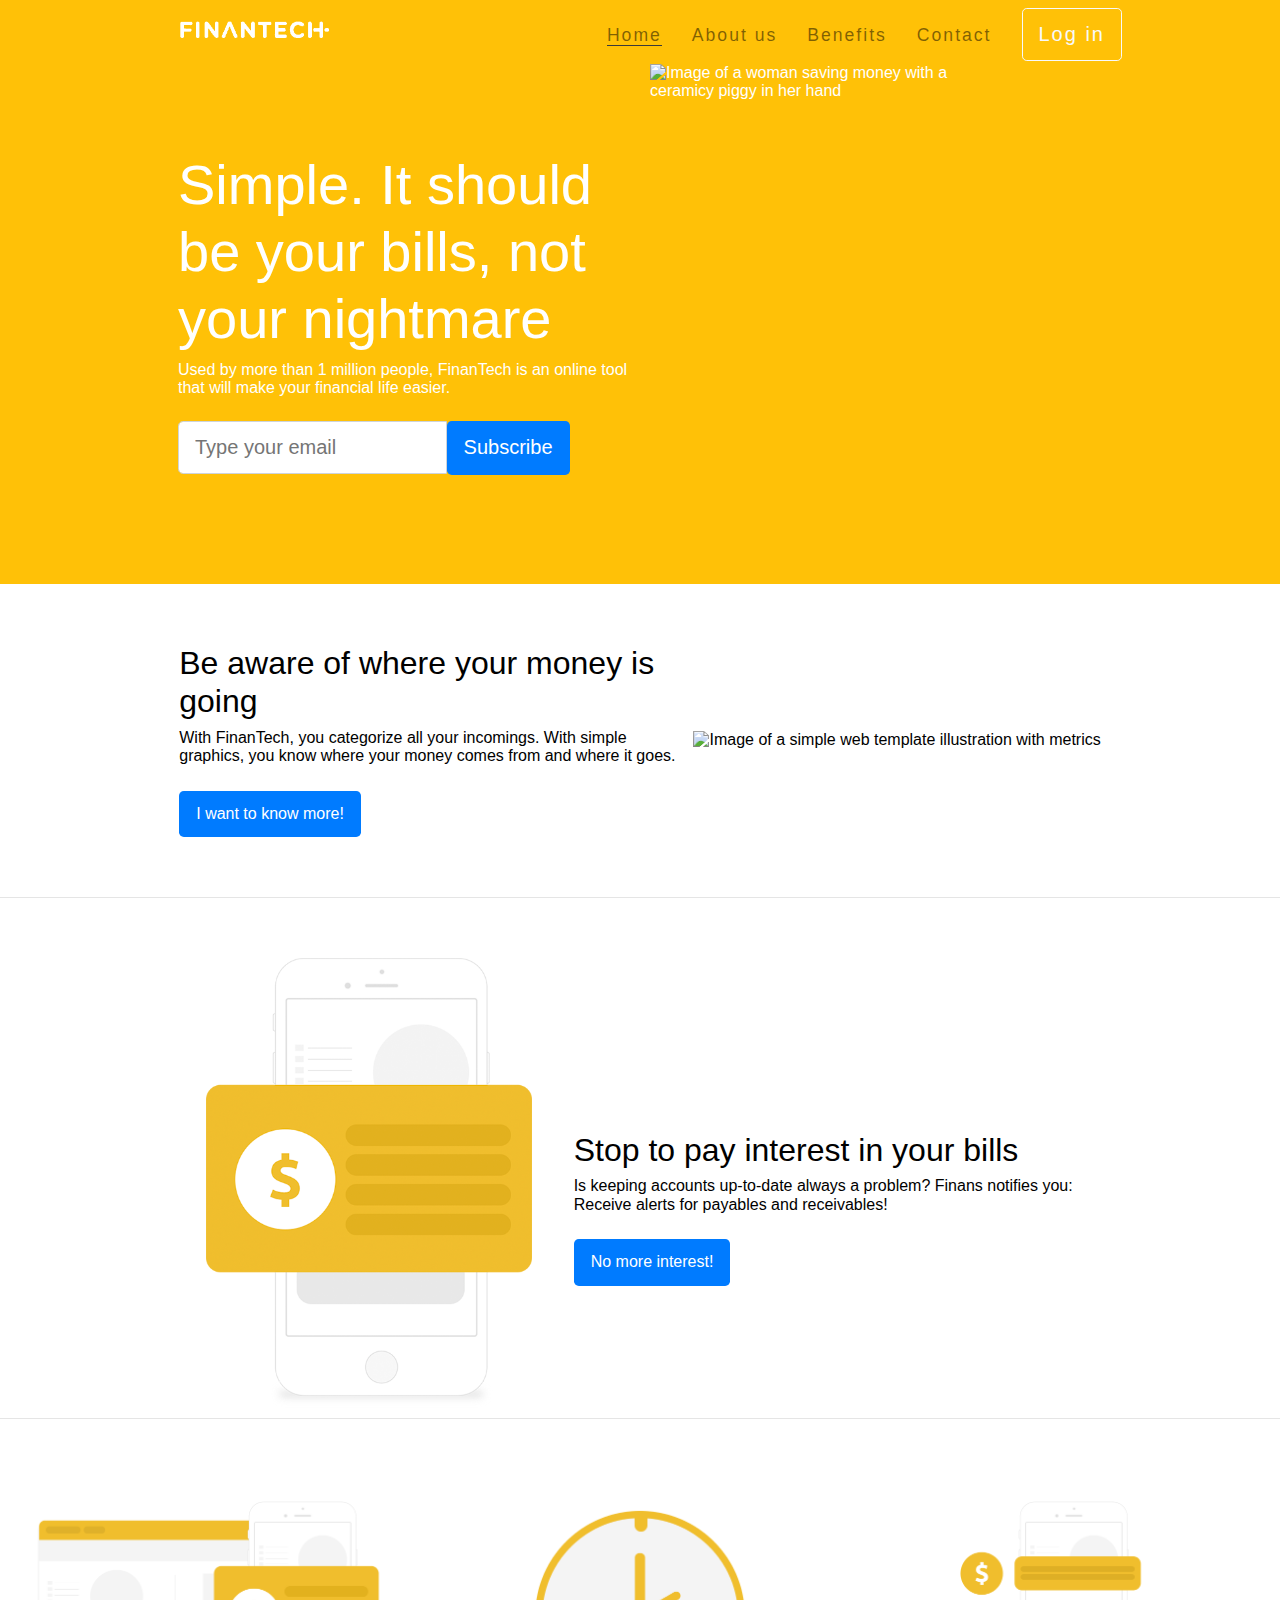
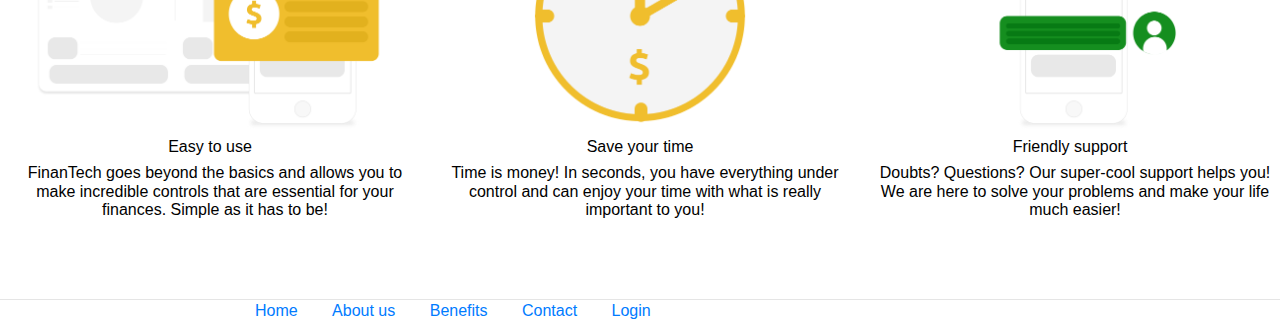
==== commit c2eaf555: "Fix issues with small screens, and add style for smartphones screens on header" ====
--- a/index.html
+++ b/index.html
@@ -46,7 +46,6 @@
                 </div>
             </nav>
         </div>
-
     </header>
 
     <!-- first section - Banner highlighted -->
@@ -60,130 +59,129 @@
                     <div class="input-both input-both-legacy">
                         <input type="text" placeholder="Type your email" class="form-control">
                         <div class="input-both-append">
-                            <a href="#" target="_blank">
-                                <button type="button" class="btn btn-subscribe">Subscribe</button>
-                            </a>
+                            <a href="#" target="_blank" class="btn btn-subscribe">Subscribe</a>
                         </div>
                     </div>
                 </form>
             </div>
 
             <div class="column-right">
-                <img src="images/saving-funds.png" class="img-savings">
+                <img src="images/saving-funds.png" class="img-savings"
+                    alt="Image of a woman saving money with a ceramicy piggy in her hand">
             </div>
         </div>
     </section>
 
-    <!-- first section -->
-    <section id="box">
-        <div class="container box-space">
-            <div class="line">
-                <div class="column-half">
-                    <div class="box-content grapchic-section">
-                        <h2 class="box-text">Be aware of where your money is going</h2>
-                        <p>With FinanTech, you categorize all your incomings.
-                            With simple graphics, you know where your money comes from and where it goes.
-                        </p>
-                        <a href="#" target="_self">
-                            <button type="button" class="btn-more">I want to know more!</button>
-                        </a>
+    <!-- second section -->
+    <section id="home-app">
+        <div class="box">
+            <div class="container box-space">
+                <div class="line">
+                    <div class="column-half">
+                        <div class="box-content graphic-section">
+                            <h2 class="box-text">Be aware of where your money is going</h2>
+                            <p>With FinanTech, you categorize all your incomings.
+                                With simple graphics, you know where your money comes from and where it goes.
+                            </p>
+                            <a href="#" target="_self" class="btn btn-more">I want to know more!</a>
+                        </div>
                     </div>
                 </div>
-            </div>
 
-            <div class="column-half">
-                <img src="images/web-template-grapichs-preview.png" class="img-graphic">
+                <div class="column-half">
+                    <img src="images/web-template-grapichs-preview.png" class="img-graphic"
+                        alt="Image of a simple web template illustration with metrics">
+                </div>
             </div>
         </div>
 
-        <!-- second section -->
-    </section>
-    <section id="box">
-        <div class="container box-space">
-            <div class="column-half">
-                <img src="images/web-app-card-money.png" class="img-card">
-            </div>
-            <div class="line">
-                <div class="column-half">
+        <div class="box">
+            <div class="container box-space">
+                <div>
+                    <img src="images/web-app-card-money.png" class="img-card"
+                        alt="Image of a simple iphone and a card illustration">
+                </div>
+                <div class="line">
                     <div class="box-content card-section">
                         <h2 class="box-text">Stop to pay interest in your bills</h2>
                         <p>Is keeping accounts up-to-date always a problem? Finans notifies you: Receive alerts for
                             payables and receivables!
                         </p>
-                        <a href="#" target="_self">
-                            <button type="button" class="btn-more">I want to know more!</button>
-                        </a>
+                        <a href="#" target="_self" class="btn btn-more">No more interest!</a>
+                    </div>
+                </div>
+            </div>
+        </div>
+
+        <div class="box">
+            <div class="container">
+                <div class="line-resume-feature">
+                    <div class="feature-col">
+                        <img src="images/card-dashboard.png" class="img-support-feature"
+                            alt="Simple web template with a phone and a card illustration.">
+                        <h4>Easy to use</h4>
+                        <p>
+                            FinanTech goes beyond the basics and allows you to make incredible controls that are
+                            essential
+                            for your finances. Simple as it has to be!
+                        </p>
+                    </div>
+
+                    <div class="feature-col">
+                        <img src="images/clock-money.png" class="img-support-feature" alt="A simple clock illustration">
+                        <h4>Save your time</h4>
+                        <p>
+                            Time is money! In seconds, you have everything under control and can enjoy your time with
+                            what
+                            is really important to you!
+                        </p>
+                    </div>
+
+                    <div class="feature-col">
+                        <img src="images/app-message-support.png" class="img-support-feature"
+                            alt="A simple IPhone illustration with chat box between two persons">
+                        <h4>Friendly support</h4>
+                        <p>
+                            Doubts? Questions? Our super-cool support helps you! We are here to solve your problems and
+                            make
+                            your life much easier!
+                        </p>
                     </div>
                 </div>
             </div>
         </div>
     </section>
 
-    <!-- third section - features -->
-    <section id="box">
-        <div class="container">
-            <div class="line">
-                <div class="feature-col">
-                    <img src="images/card-dashboard.png" class="img-support-feature">
-                    <h4>Easy to use</h4>
-                    <p>
-                        FinanTech goes beyond the basics and allows you to make incredible controls that are essential
-                        for your finances. Simple as it has to be!
-                    </p>
-                </div>
-
-                <div class="feature-col">
-                    <img src="images/clock-money.png" class="img-support-feature">
-                    <h4>Save your time</h4>
-                    <p>
-                        Time is money! In seconds, you have everything under control and can enjoy your time with what
-                        is really important to you!
-                    </p>
-                </div>
-
-                <div class="feature-col">
-                    <img src="images/app-message-support.png" class="img-support-feature">
-                    <h4>Friendly support</h4>
-                    <p>
-                        Doubts? Questions? Our super-cool support helps you! We are here to solve your problems and make
-                        your life much easier!
-                    </p>
-                </div>
-            </div>
-        </div>
-    </section>
-
     <!-- FOOTER START HERE -->
-    <footer class="home-outer">
+    <footer>
         <div class="container">
             <div class="line footer-links">
                 <div class="footer-nav">
                     <p>
-                        <a href="index.html">Home</a>
-                        <a href="about-us.html">About us</a>
-                        <a href="benefits.html">Benefits</a>
-                        <a href="contact.html">Contact</a>
+                        <a href="index.html" class="nav-link" target="_self">Home</a>
+                        <a href="about-us.html" class="nav-link" target="_self">About us</a>
+                        <a href="benefits.html" class="nav-link" target="_self">Benefits</a>
+                        <a href="contact.html" class="nav-link" target="_self">Contact</a>
                         <a href="#"
                             onclick="function noaccess(){alert('Oh no! :( You do not have access to the user dashboard!')};noaccess()"
-                            class="btn btn-outline">Login</a>
+                            class="nav-link" target="_self">Login</a>
                     </p>
                 </div>
 
-                <div>
-
-                    <a href="http://facebook.com" class="btn">
+                <div class="footer-media-nav">
+                    <a href="http://facebook.com" class="btn" target="_blank">
                         <i class="fab fa-facebook fa-lg"></i>
                     </a>
 
-                    <a href="http://twitter.com" class="btn">
+                    <a href="http://twitter.com" class="btn" target="_blank">
                         <i class="fab fa-twitter fa-lg"></i>
                     </a>
 
-                    <a href="http://instagram.com" class="btn">
+                    <a href="http://instagram.com" class="btn" target="_blank">
                         <i class="fab fa-instagram fa-lg"></i>
                     </a>
 
-                    <a href="http://youtube.com" class="btn">
+                    <a href="http://youtube.com" class="btn" target="_blank">
                         <i class="fab fa-youtube fa-lg"></i>
                     </a>
 
--- a/css/style.css
+++ b/css/style.css
@@ -30,7 +30,8 @@
 
 h1,
 h2,
-h3 {
+h3,
+h4 {
     margin-top: 0;
     margin-bottom: .5rem;
     font-weight: 500;
@@ -67,7 +68,7 @@
     margin-right: 30px;
 }
 
-ul.menu-direction {
+.menu-direction {
     display: flex;
     justify-content: flex-end;
 }
@@ -76,11 +77,15 @@
     text-decoration: none;
 }
 
+#nav-access-burger {
+    display: none;
+}
+
 .nav-link {
     color: rgba(0, 0, 0, .5);
 }
 
-a.nav-link.btn-regular:hover {
+.nav-link.btn-regular:hover {
     border-bottom: 1px solid #3a3a3a;
 }
 
@@ -91,6 +96,7 @@
     font-size: 1rem;
     line-height: 1.5rem;
     border-radius: .25rem;
+    text-decoration: none;
 }
 
 .btn-outline {
@@ -133,7 +139,12 @@
     width: auto;
     height: 520px;
     float: right;
-    margin: 0rem 10rem 0rem 0rem;
+    margin: 0 10rem 0 0;
+}
+
+#home-app .column-half {
+    align-items: center;
+    display: flex;
 }
 
 .column-left {
@@ -207,15 +218,20 @@
 
 .btn-subscribe {
     color: #fff;
+    cursor: pointer;
+    text-decoration: none;
+}
+
+.btn-subscribe,
+.btn-more {
     background-color: #007bff;
-    border-color: #007bff;
-    cursor: pointer;
 }
 
 /* BOX Sections */
-#box {
+.box {
     padding: 60px 0;
     border-bottom: 1px solid #e5e5e5;
+    max-height: 400px;
 }
 
 .box-space {
@@ -233,14 +249,8 @@
     justify-content: center;
 }
 
-.img-graphic {
-    max-width: 500px;
-    height: auto;
-}
-
-.grapchic-section {
+.graphic-section {
     position: relative;
-    top: 14%;
 }
 
 .card-section {
@@ -250,8 +260,6 @@
 
 .btn-more {
     color: #fff;
-    background-color: #007bff;
-    border-color: #007bff;
     cursor: pointer;
     padding: .5rem 1rem;
     font-size: 1rem;
@@ -261,22 +269,34 @@
     margin-top: 25px;
 }
 
-.img-card {
-    max-width: 600px;
+.img-card,
+.img-graphic,
+.img-customizable,
+.img-bill-management,
+.img-personalized-insights,
+.img-investment-track {
+    max-height: 450px;
     height: auto;
+    max-width: 710px;
 }
 
 /* SECTION SUPPORT FEATURE */
 
 .feature-col {
+    display: inline-block;
     max-width: 33.333333%;
-    width: 440px;
+    width: 390px;
     text-align: center;
     margin: 20px;
 }
 
 .feature-col p {
     width: 400px;
+}
+
+.line-resume-feature {
+    display: flex;
+    justify-content: center;
 }
 
 .img-support-feature {
@@ -293,11 +313,383 @@
 .footer-links {
     position: relative;
     width: 100%;
-    padding-right: 15px;
-    padding-left: 15px;
     justify-content: space-evenly;
 }
 
 .footer-nav {
     margin: auto 0;
+}
+
+.footer-nav a,
+.footer-media-nav a {
+    text-decoration: none;
+    color: #007bff;
+}
+
+/* ABOUT US */
+
+.teammember-image,
+.benefits-image {
+    height: 339px;
+    float: right;
+    margin: 13rem 5rem 0 0;
+}
+
+.secondary-pages-container {
+    display: flex;
+    justify-content: space-between;
+    align-items: center;
+    margin-top: 120px;
+    margin-bottom: 70px;
+}
+
+#aboutus {
+    border-bottom: 1px solid #e5e5e5;
+}
+
+#aboutus h2 {
+    margin-bottom: 25px;
+}
+
+#aboutus .column-half,
+#benefits .column-half {
+    display: flex;
+    flex-direction: column;
+    justify-content: center;
+}
+
+#aboutus .column-half p {
+    max-width: 80%;
+    text-align: justify;
+    display: flex;
+    align-items: center;
+}
+
+.video-about-us {
+    width: 760px;
+    height: 515px;
+}
+
+.text-highlighted {
+    margin-top: 25px;
+    text-align: center;
+    margin-bottom: 25px;
+}
+
+/* CONTACT US */
+
+.contact-us-image {
+    height: 339px;
+    float: right;
+    margin: 11.93rem 5rem 0 0;
+}
+
+.contact-text {
+    max-width: 640px;
+    margin: 0 auto;
+    padding: 20px;
+    text-align: justify;
+    line-height: 2.3rem;
+}
+
+.box-form {
+    max-width: 600px;
+    margin: 1rem auto;
+    border: 1px solid #ccc;
+    padding: 20px;
+    border-radius: 5px;
+}
+
+#contact-us form {
+    max-width: 600px;
+    margin: 0 auto;
+}
+
+#contact-us label {
+    display: block;
+    margin-bottom: 5px;
+    font-weight: bold;
+}
+
+#contact-us input[type="text"],
+#contact-us input[type="email"],
+#contact-us textarea {
+    width: 100%;
+    padding: 10px;
+    margin-bottom: 20px;
+    border: 2px solid #ccc;
+    border-radius: 4px;
+    box-sizing: border-box;
+    font-size: 16px;
+    resize: vertical;
+}
+
+#contact-us input[type="submit"] {
+    background-color: #4CAF50;
+    color: white;
+    padding: 10px 20px;
+    border: none;
+    border-radius: 4px;
+    cursor: pointer;
+    font-size: 16px;
+}
+
+#contact-us input[type="submit"]:hover {
+    background-color: #45a049;
+}
+
+#contact-us input[type="submit"]:active {
+    background-color: #3e8e41;
+}
+
+@media screen and (max-width: 1275px) {
+
+    #home-outer {
+        height: 416px;
+    }
+
+    #nav-access-burger {
+        display: none;
+    }
+
+    .home-quote {
+        font-size: 2.5rem;
+    }
+
+    .img-savings {
+        margin: 0 5rem 0 0;
+        max-height: 416px;
+    }
+
+    .img-support-feature {
+        max-height: 150px;
+    }
+
+    .feature-col p {
+        width: 337px;
+    }
+
+    .teammember-image {
+        margin: 12.8rem 1rem 0 0;
+        max-height: 231px;
+    }
+
+    .contact-us-image {
+        margin: 8.56rem 1rem 0 0;
+        max-height: 287px;
+    }
+
+    .benefits-image {
+        margin: 7.6rem 1rem 0 0;
+        max-height: 302px;
+    }
+
+    .graphic-section {
+        margin-left: 120px;
+    }
+
+    .box-content {
+        margin-left: 58px;
+    }
+
+    .img-card,
+    .img-graphic,
+    .img-customizable,
+    .img-bill-management,
+    .img-personalized-insights,
+    .img-investment-track {
+        max-height: 350px;
+        max-width: 383px;
+    }
+
+    .secondary-pages-container {
+        margin-top: 50px;
+    }
+
+    .video-about-us {
+        width: 460px;
+        height: 255px;
+    }
+
+    #aboutus .column-half p {
+        max-width: 93.5%;
+    }
+
+    .text-highlighted {
+        max-width: 93.5%;
+    }
+}
+
+@media screen and (max-width: 990px) {
+    #nav-access {
+        width: 100%;
+    }
+
+    #nav-access-burger {
+        display: none;
+    }
+
+    #menu {
+        font-size: 100%;
+        letter-spacing: 1px;
+    }
+
+    #menu .btn {
+        padding: 0 0.5rem;
+        text-align: center;
+        font-size: 1rem;
+    }
+
+    #menu li {
+        float: left;
+        list-style-type: none;
+        margin-right: 40px;
+        margin-top: 25px;
+    }
+
+    .header-bgcolor {
+        height: 6.2rem;
+    }
+
+    .line-resume-feature {
+        flex-direction: column;
+        align-items: center;
+    }
+
+    .box {
+        max-height: none;
+        justify-content: center;
+        display: flex;
+        padding: 70px 0;
+    }
+
+    #home-outer {
+        height: 335px;
+    }
+
+    #home-outer p {
+        margin-left: inherit;
+    }
+
+    #home-outer form {
+        display: none;
+    }
+
+    #home-app .column-half {
+        justify-content: center;
+    }
+
+    .home-quote {
+        font-size: 2rem;
+        margin-left: inherit;
+    }
+
+    .form-subscribe {
+        width: 90%;
+    }
+
+    .input-both .form-control {
+        max-height: 1.3rem;
+    }
+
+    .input-both-append>.btn {
+        line-height: 1.3rem;
+    }
+
+    .img-savings {
+        max-height: 335px;
+    }
+
+    .teammember-image {
+        margin: 10.7rem 1rem 0 0;
+        max-height: 181px;
+    }
+
+    .secondary-pages-container {
+        flex-direction: column;
+    }
+
+    .about-us-video {
+        margin: 2rem 0;
+    }
+
+    #aboutus h2 {
+        text-align: center;
+    }
+
+    #aboutus .column-half p {
+        max-width: 100%;
+        padding: 0 100px;
+    }
+
+    .text-highlighted {
+        max-width: none;
+    }
+
+    .video-about-us {
+        width: 490px;
+        height: 270px;
+    }
+
+    .benefits-image {
+        max-height: 218px;
+    }
+
+    .contact-us-image {
+        max-height: 204px;
+    }
+
+    .box-space {
+        display: flex;
+        flex-direction: column;
+        margin: 0 30px;
+        text-align: center;
+    }
+
+    .box-content {
+        width: 97%;
+        margin-left: auto;
+    }
+
+    .img-graphic {
+        max-width: 100%;
+        height: auto;
+        margin-top: 2rem;
+    }
+
+    .img-card {
+        margin-bottom: 2rem;
+    }
+
+    .feature-col {
+        max-width: none;
+        margin-left: auto;
+    }
+
+    .feature-col p {
+        width: inherit;
+    }
+}
+
+@media screen and (max-width: 551px) {
+    .box-space {
+        height: 617px;
+    }
+
+    #nav-access-burger {
+        display: none;
+    }
+}
+
+@media only screen and (max-width: 360px) {
+
+    #logo {
+        width: 40%;
+    }
+    #home-outer img {
+        display: none;
+    }
+
+
+
 }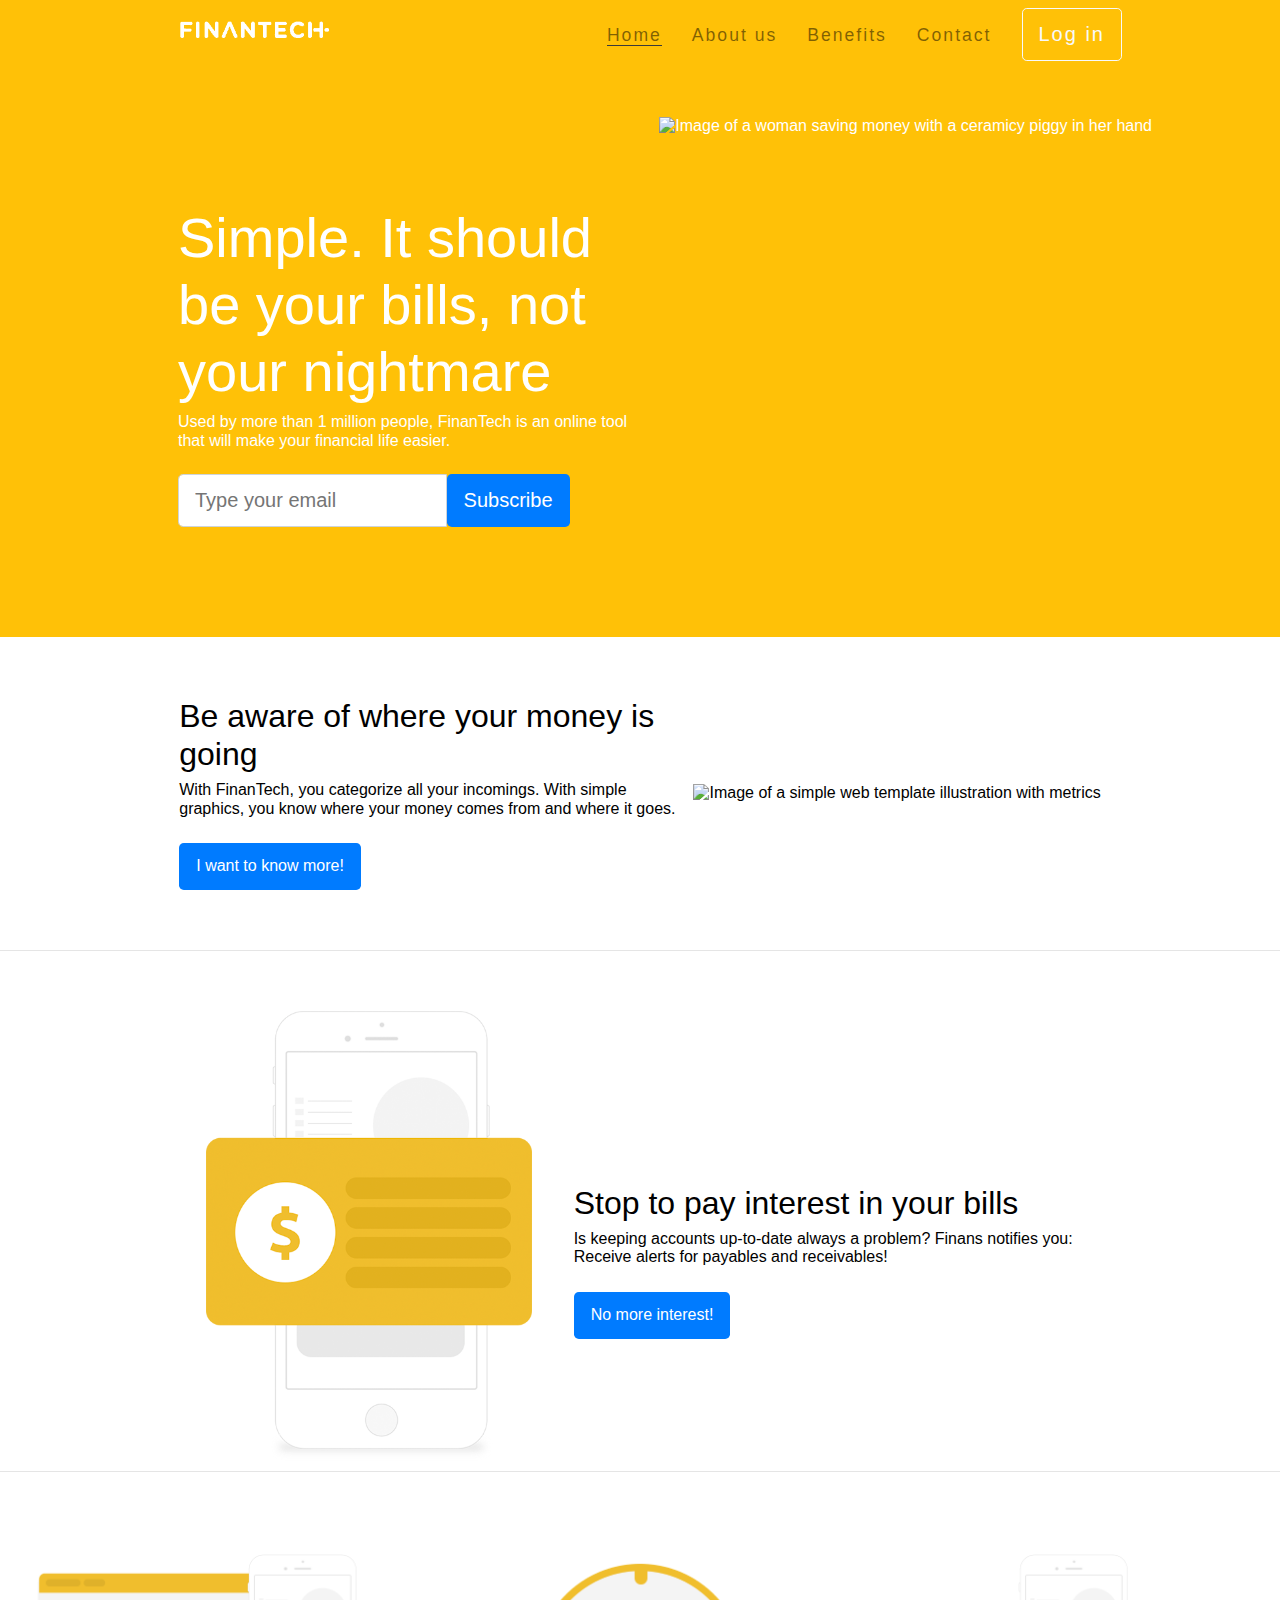
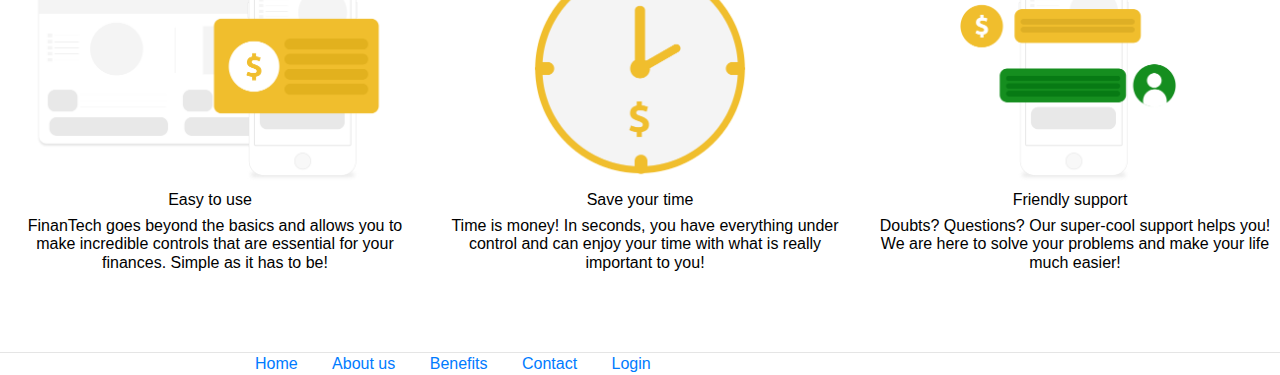
==== commit 500dc8c4: "Fixed issue with the links when the hamburger menu comes to the small devices displays" ====
--- a/index.html
+++ b/index.html
@@ -45,6 +45,22 @@
                     </div>
                 </div>
             </nav>
+        </div>
+
+        <div class="nav-access-hamburger">
+            <a href="index.html"><img src="images/finantechwhite.png" id="logo-mobiles" alt="Logo FinanTech"
+                    width="150"></a>
+            <div id="menuBar">
+                <a href="index.html">Home</a>
+                <a href="about-us.html">About us</a>
+                <a href="benefits.html">Benefits</a>
+                <a href="contact.html">Contact</a>
+                <a href="#" onclick="function noaccess(){alert('Oh no! :( You do not have access to the user dashboard!')};noaccess()">Login</a>
+            </div>
+
+            <a href="javascript:void(0);" class="icon" onclick="myFunction()">
+                <i class="fa fa-bars"></i>
+            </a>
         </div>
     </header>
 
@@ -113,7 +129,7 @@
             </div>
         </div>
 
-        <div class="box">
+        <div class="box resume-feature">
             <div class="container">
                 <div class="line-resume-feature">
                     <div class="feature-col">
@@ -192,6 +208,7 @@
 
     <!-- Scripts - JavaScript-->
     <script src="https://kit.fontawesome.com/309dad62dc.js" crossorigin="anonymous"></script>
+    <script src="js/script.js"></script>
 </body>
 
 </html>--- a/css/style.css
+++ b/css/style.css
@@ -11,6 +11,7 @@
 body {
     font-family: "Segoe UI", "Noto Sans", sans-serif;
     background-color: #fff;
+    overflow-x: hidden;
 }
 
 .container {
@@ -46,7 +47,8 @@
     height: 4rem;
 }
 
-#logo {
+#logo,
+#logo-mobiles {
     float: left;
     margin: 18px 40px 0 50px;
     width: 15%;
@@ -58,7 +60,8 @@
 }
 
 #menu,
-#logo {
+#logo,
+#logo-mobiles {
     line-height: 70px;
 }
 
@@ -118,7 +121,8 @@
 
 #home-outer {
     width: 100%;
-    height: 520px;
+    min-height: 520px;
+    max-height: 603px;
     position: relative;
     color: #fff;
     background-color: #ffc107;
@@ -139,7 +143,6 @@
     width: auto;
     height: 520px;
     float: right;
-    margin: 0 10rem 0 0;
 }
 
 #home-app .column-half {
@@ -332,7 +335,7 @@
 .benefits-image {
     height: 339px;
     float: right;
-    margin: 13rem 5rem 0 0;
+    margin: 14.3rem 5rem 0 0;
 }
 
 .secondary-pages-container {
@@ -381,7 +384,7 @@
 .contact-us-image {
     height: 339px;
     float: right;
-    margin: 11.93rem 5rem 0 0;
+    margin: 12.95rem 5rem 0 0;
 }
 
 .contact-text {
@@ -425,7 +428,7 @@
 }
 
 #contact-us input[type="submit"] {
-    background-color: #4CAF50;
+    background-color: #007bff;
     color: white;
     padding: 10px 20px;
     border: none;
@@ -435,17 +438,17 @@
 }
 
 #contact-us input[type="submit"]:hover {
-    background-color: #45a049;
+    background-color: #0264ce;
 }
 
 #contact-us input[type="submit"]:active {
-    background-color: #3e8e41;
+    background-color: #0264ce;
 }
 
 @media screen and (max-width: 1275px) {
 
     #home-outer {
-        height: 416px;
+        min-height: 416px;
     }
 
     #nav-access-burger {
@@ -521,6 +524,11 @@
 }
 
 @media screen and (max-width: 990px) {
+
+    #logo {
+        width: 26%;
+    }
+
     #nav-access {
         width: 100%;
     }
@@ -564,7 +572,7 @@
     }
 
     #home-outer {
-        height: 335px;
+        min-height: 335px;
     }
 
     #home-outer p {
@@ -671,25 +679,144 @@
     }
 }
 
-@media screen and (max-width: 551px) {
+@media screen and (max-width: 520px) {
+
+    #logo {
+        margin: 18px 40px 0 10px;
+        width: 36%;
+    }
+
     .box-space {
         height: 617px;
     }
 
-    #nav-access-burger {
+    #nav-access {
         display: none;
     }
-}
-
-@media only screen and (max-width: 360px) {
+
+    .nav-access-hamburger {
+        overflow: hidden;
+        position: relative;
+        z-index: 9999;
+    }
+
+    .nav-access-hamburger #menuBar {
+        display: none;
+    }
+
+    .nav-access-hamburger a {
+        color: white;
+        padding: 14px 16px;
+        text-decoration: none;
+        font-size: 17px;
+        display: block;
+    }
+
+    #menuBar {
+        background-color: #007bff;
+        margin-top: 19px;
+        opacity: 0.6;
+        text-align: end;
+        width: 60%;
+        margin-left: 40%;
+    }
+
+    .nav-access-hamburger a.icon {
+        background: #007bff;
+        display: block;
+        position: absolute;
+        right: 0;
+        top: 0;
+    }
+}
+
+@media screen and (max-width: 440px) {
 
     #logo {
-        width: 40%;
-    }
+        width: 45%;
+        margin: 18px 40px 0 10px;
+    }
+
+    #home-outer {
+        min-height: 157px;
+    }
+
     #home-outer img {
         display: none;
     }
 
-
-
+    .home-container {
+        width: 98%;
+        text-align: center;
+    }
+
+    .column-left {
+        flex-basis: inherit;
+    }
+
+    .column-right {
+        display: none;
+    }
+
+    .box {
+        padding: 10px 0;
+    }
+
+    .box-space {
+        height: auto;
+    }
+
+    .card-section {
+        top: 0;
+    }
+
+    .line-resume-feature {
+        margin-left: 10px;
+    }
+
+    .feature-col p {
+        width: 80%;
+        margin-left: 44px;
+    }
+}
+
+@media only screen and (max-width: 360px) {
+    #logo {
+        width: 45%;
+        margin: 18px 40px 0 10px;
+    }
+
+    #home-outer {
+        min-height: 195px;
+    }
+
+    #home-outer img {
+        display: none;
+    }
+
+    .footer-links {
+        display: inline-block;
+        margin: 20px 20px;
+    }
+
+    .footer-nav p {
+        line-height: 35px;
+    }
+
+    #aboutus .column-half p {
+        padding: 0;
+    }
+
+    #aboutus h2 {
+        margin-top: 20px;
+    }
+
+    .video-about-us {
+        width: 290px;
+        height: 170px;
+    }
+
+    .home-quote {
+        font-size: 1.5rem;
+    }
 }